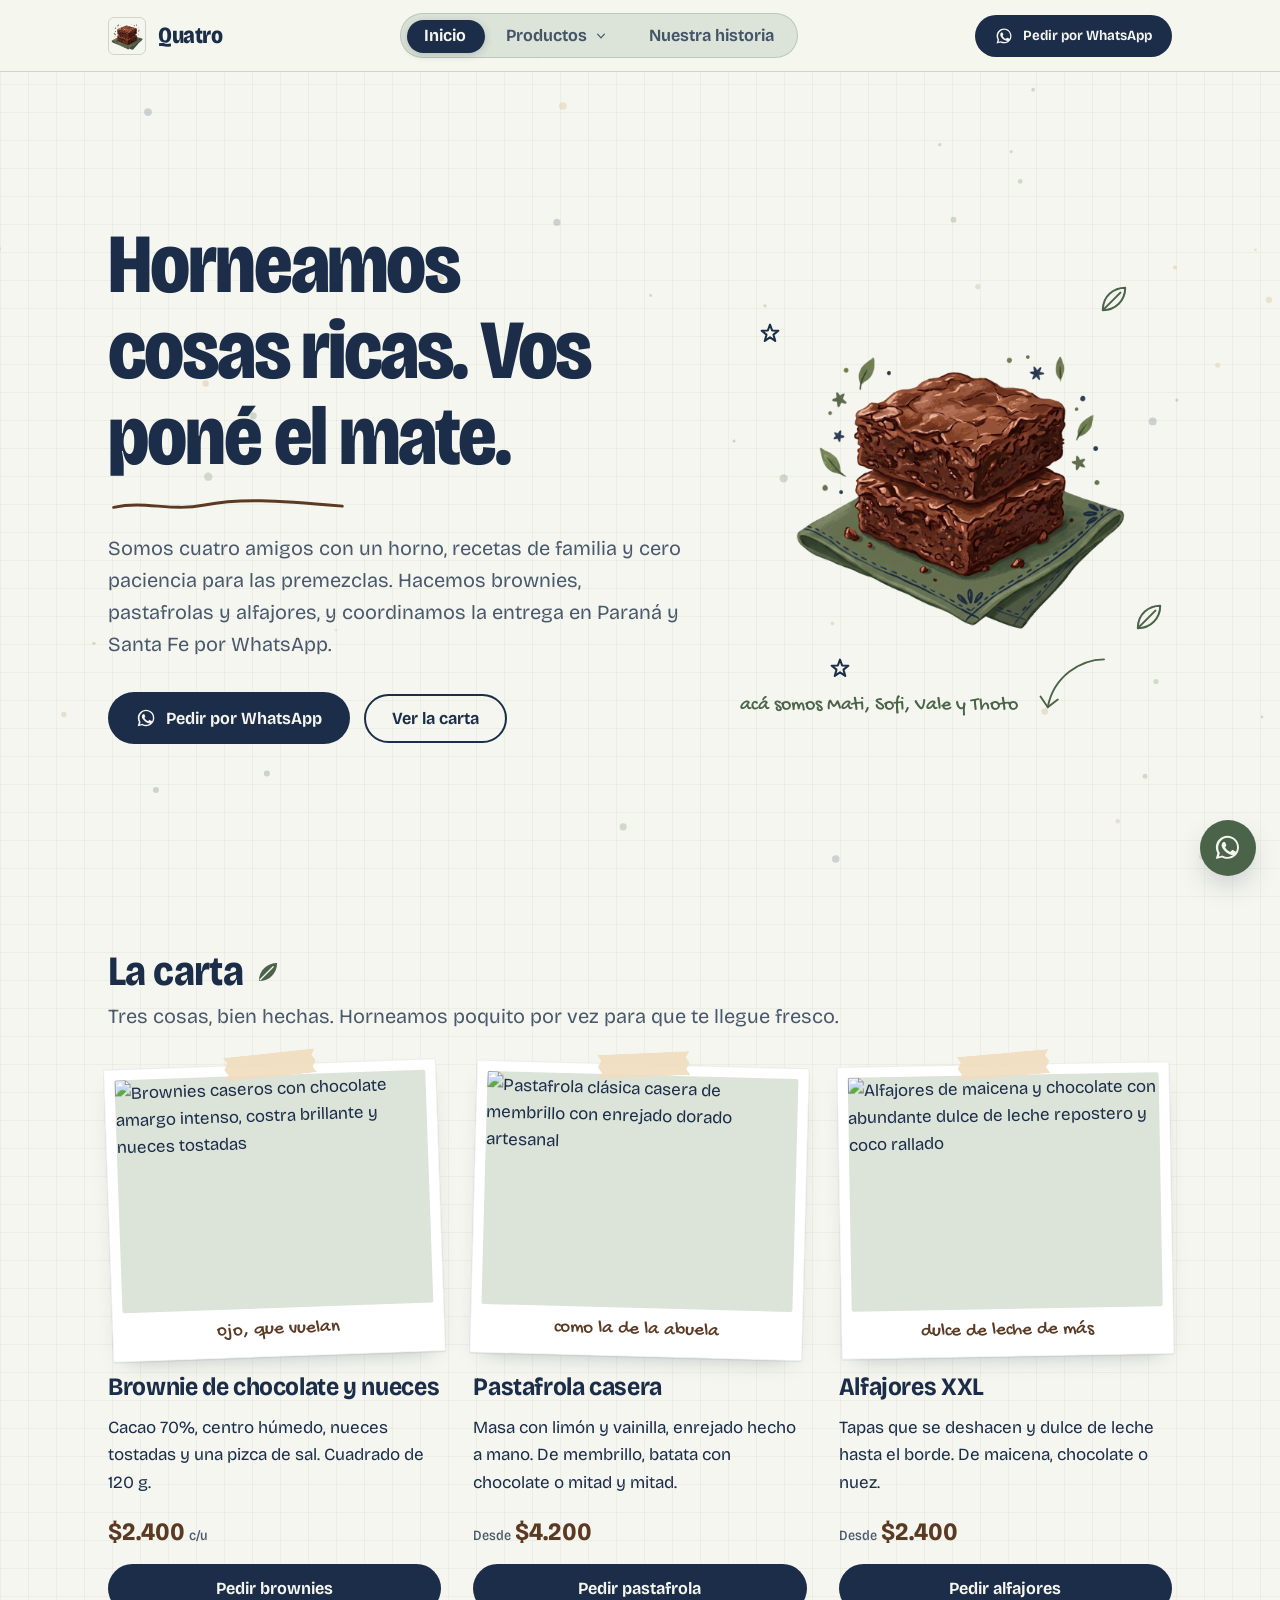
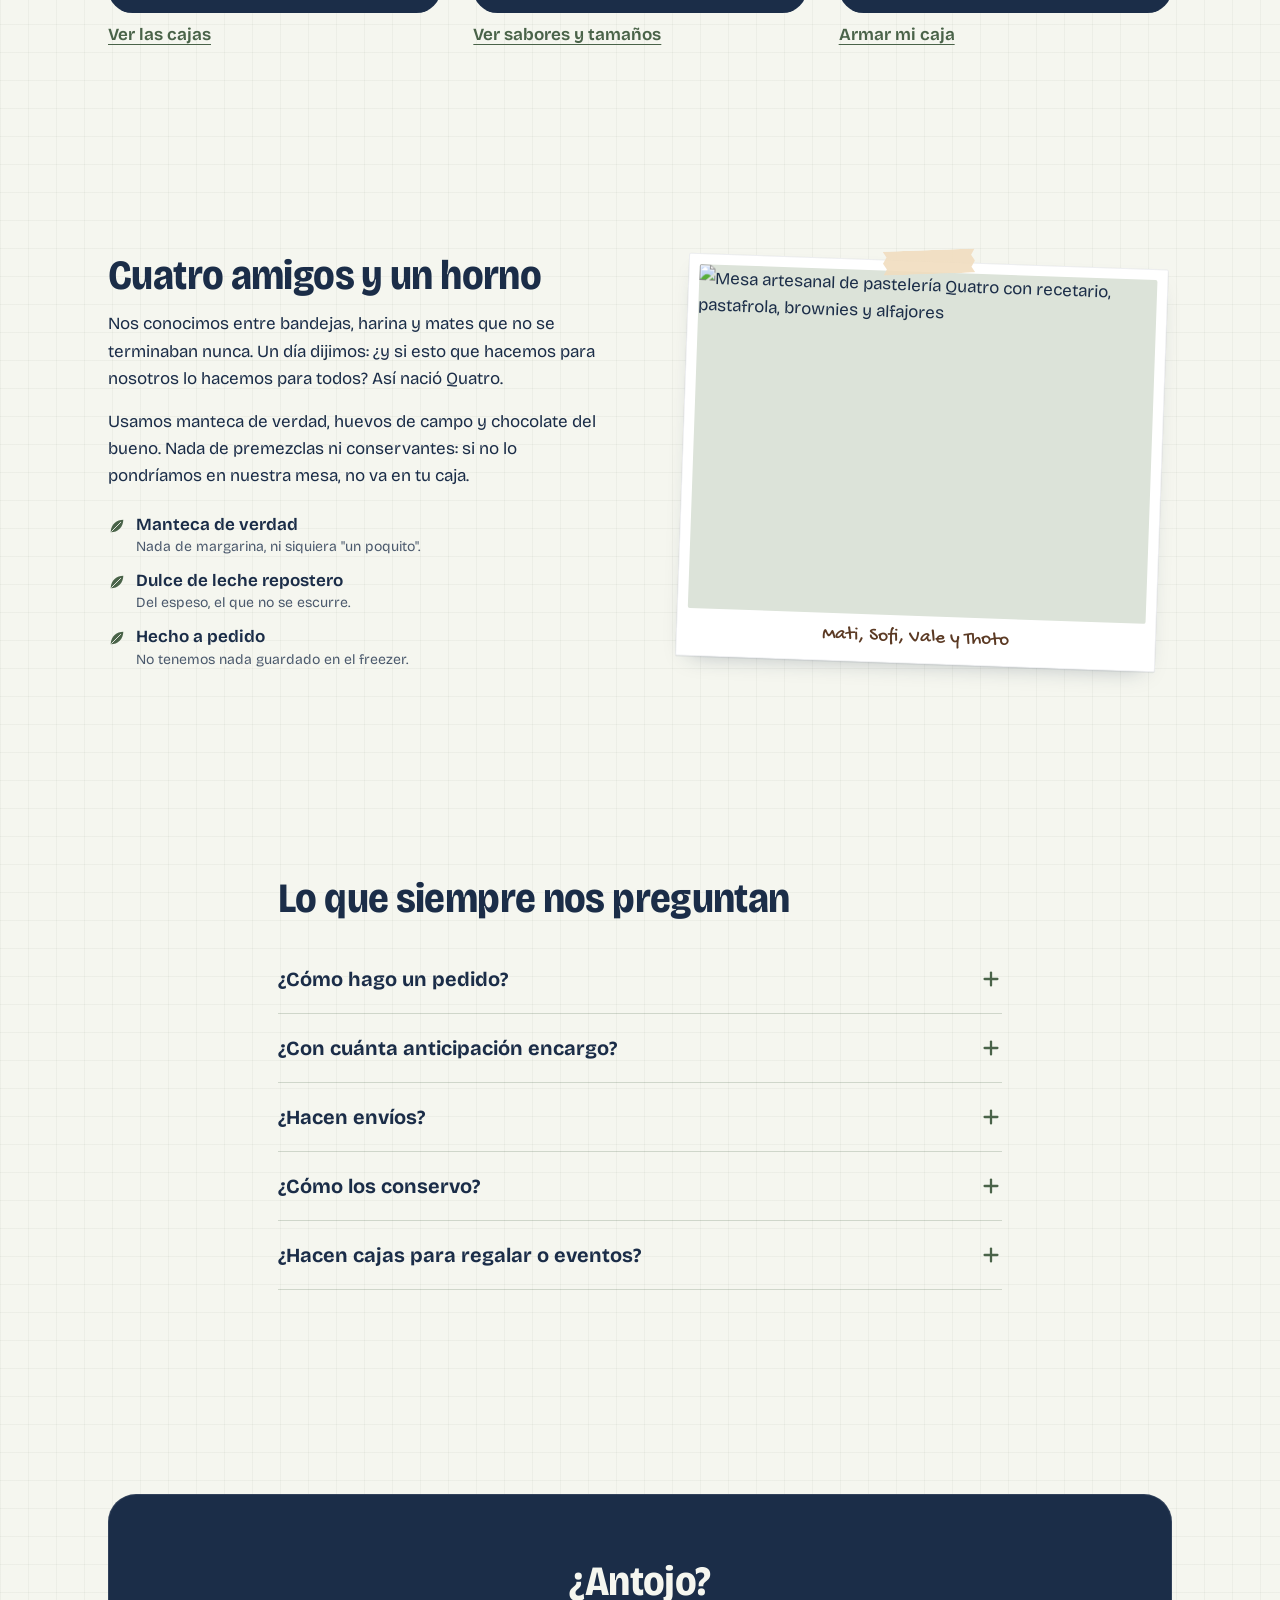
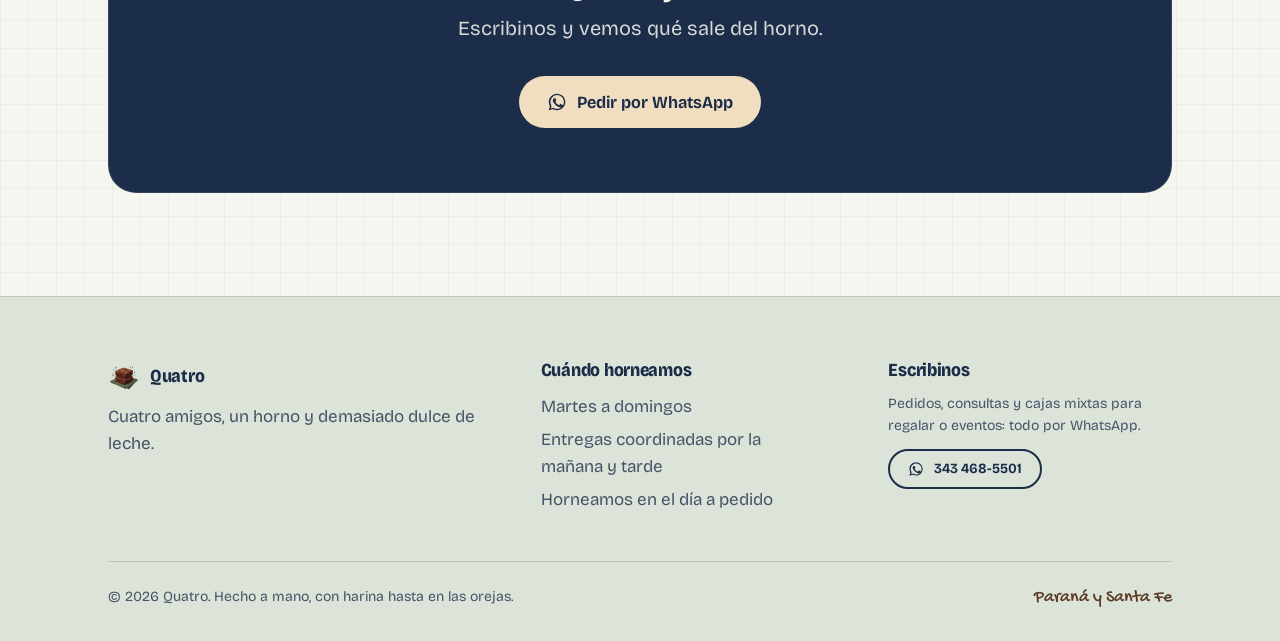
==== index.html @ 342444d4 "Inicializar proyecto Quatro para GitHub Pages" ====
<!DOCTYPE html>
<html lang="es" class="sin-js">
<head>
  <meta charset="utf-8" />
  <meta name="viewport" content="width=device-width, initial-scale=1.0" />
  <title>Quatro, pastelería casera de cuatro amigos</title>
  <meta name="description" content="Brownies, pastafrolas y alfajores caseros hechos por Mati, Sofi, Vale y Thoto. Pedí por WhatsApp." />
  <link rel="icon" type="image/png" href="logo.png" />

  <!-- Tipografías de Google Fonts -->
  <link rel="preconnect" href="https://fonts.googleapis.com" />
  <link href="https://fonts.googleapis.com/css2?family=Bricolage+Grotesque:opsz,wdth,wght@12..96,75..100,200..800&display=swap" rel="stylesheet" />

  <link rel="stylesheet" href="css/quatro.css" />
  <script src="js/lottie.min.js"></script>
  <script src="js/dotlottie-helper.js"></script>
  <script src="js/gatito-data.js"></script>
  <noscript>
    <style>
      .pantalla-carga { display: none !important; }
    </style>
  </noscript>
  <script src="js/quatro.js" defer></script>
</head>
<body data-pagina="inicio">

  <!-- Pantalla de carga con Gatito Lottie -->
  <div id="pantalla-carga" class="pantalla-carga" aria-hidden="true">
    <div id="lottie-cookie" class="pantalla-carga-lottie"></div>
    <span class="pantalla-carga-texto">Horneando cosas ricas...</span>
  </div>
  <script>
    (function () {
      try {
        var cont = document.getElementById('lottie-cookie');
        if (!cont || typeof lottie === 'undefined') return;

        function iniciar(data) {
          if (!data || window.__quatroLoaderAnim) return;
          window.__quatroLoaderAnim = lottie.loadAnimation({
            container: cont,
            renderer: 'svg',
            loop: true,
            autoplay: true,
            animationData: data
          });
          window.__quatroLoaderStart = performance.now();
        }

        var syncData = window.getGatitoAnimationDataSync ? window.getGatitoAnimationDataSync() : (window.QUATRO_LOTTIE_DATA || null);
        if (syncData) {
          iniciar(syncData);
        } else if (window.getGatitoAnimationData) {
          window.getGatitoAnimationData().then(iniciar).catch(function () {
            if (window.QUATRO_LOTTIE_DATA) iniciar(window.QUATRO_LOTTIE_DATA);
          });
        }
      } catch (e) {}
    })();
  </script>

  <!-- Partículas ambientales de fondo -->
  <canvas id="ambient-particles" class="particulas-fondo" aria-hidden="true"></canvas>

  <!-- Enlace accesible de salto -->
  <a class="saltar" href="#contenido">Saltar al contenido</a>

  <!-- Cabecera -->
  <header class="cabecera">
    <div class="contenedor cabecera-inner">
      <!-- Marca -->
      <a class="marca" href="index.html" aria-label="Quatro, inicio">
        <img class="marca-logo" src="logo.png" alt="Logo de Quatro" width="38" height="38" />
        <span class="marca-nombre">Quatro</span>
      </a>

      <!-- Navegación Escritorio con pastilla elástica -->
      <nav class="nav-escritorio" id="navEscritorio" aria-label="Principal">
        <div class="nav-pastilla" id="navPastilla"></div>

        <a class="nav-item activo" href="index.html" data-nav="inicio">Inicio</a>

        <div class="desplegable-contenedor" data-nav="productos" id="desplegableContenedor">
          <button type="button" class="nav-item" id="botonDesplegable" aria-expanded="false" aria-controls="menuProductos">
            <span>Productos</span>
            <svg class="icono-chevron" viewBox="0 0 20 20" fill="currentColor" aria-hidden="true" focusable="false">
              <path fill-rule="evenodd" d="M5.23 7.21a.75.75 0 011.06.02L10 11.168l3.71-3.938a.75.75 0 111.08 1.04l-4.25 4.5a.75.75 0 01-1.08 0l-4.25-4.5a.75.75 0 01.02-1.06z" clip-rule="evenodd" />
            </svg>
          </button>
          <div class="desplegable-menu" id="menuProductos" role="region" aria-label="Submenú de productos">
            <a class="desplegable-enlace" href="brownies.html">
              <svg class="garabato-hoja" viewBox="0 0 40 40" fill="currentColor" aria-hidden="true" focusable="false" style="width: 22px; height: 22px;">
                <path d="M6 34 C 6 16, 20 6, 34 6 C 34 22, 22 34, 6 34 Z"/>
              </svg>
              <div>
                <h4>Brownies</h4>
                <span>Chocolate en serio</span>
              </div>
            </a>
            <a class="desplegable-enlace" href="pastafrolas.html">
              <svg class="garabato-estrella" viewBox="0 0 24 24" fill="currentColor" aria-hidden="true" focusable="false" style="width: 20px; height: 20px;">
                <path d="M12 2 L14.6 9 L22 9.3 L16.2 14 L18.3 21.5 L12 17.2 L5.7 21.5 L7.8 14 L2 9.3 L9.4 9 Z"/>
              </svg>
              <div>
                <h4>Pastafrolas</h4>
                <span>Como las de la abuela</span>
              </div>
            </a>
            <a class="desplegable-enlace" href="alfajores.html">
              <svg class="garabato-hoja" viewBox="0 0 40 40" fill="currentColor" aria-hidden="true" focusable="false" style="width: 22px; height: 22px; color: var(--chocolate);">
                <path d="M6 34 C 6 16, 20 6, 34 6 C 34 22, 22 34, 6 34 Z"/>
              </svg>
              <div>
                <h4>Alfajores</h4>
                <span>Con dulce de leche de más</span>
              </div>
            </a>
          </div>
        </div>

        <a class="nav-item" href="#nuestra-historia" data-nav="historia">Nuestra historia</a>
      </nav>

      <!-- Botón Pedir y Hamburguesa Móvil -->
      <div class="cabecera-acciones">
        <a class="btn btn-primario btn-sm" href="https://wa.me/5493434685501?text=Hola%20Quatro!%20Quiero%20hacer%20un%20pedido." target="_blank" rel="noopener noreferrer">
          <svg viewBox="0 0 24 24" width="18" height="18" fill="currentColor" aria-hidden="true" focusable="false">
            <path d="M12.04 2C6.58 2 2.13 6.45 2.13 11.91C2.13 13.66 2.59 15.36 3.45 16.86L2.05 22L7.3 20.62C8.75 21.41 10.38 21.83 12.04 21.83C17.5 21.83 21.95 17.38 21.95 11.92C21.95 9.27 20.92 6.78 19.05 4.91C17.18 3.03 14.69 2 12.04 2ZM12.05 3.67C14.25 3.67 16.31 4.53 17.87 6.09C19.42 7.65 20.28 9.72 20.28 11.92C20.28 16.46 16.58 20.16 12.04 20.16C10.66 20.16 9.3 19.8 8.1 19.09L7.81 18.92L4.69 19.74L5.52 16.7L5.33 16.39C4.55 15.14 4.14 13.7 4.14 12.22C4.14 7.68 7.84 3.67 12.05 3.67ZM8.84 7.37C8.64 7.37 8.32 7.45 8.05 7.74C7.78 8.04 7.02 8.75 7.02 10.2C7.02 11.65 8.08 13.05 8.23 13.25C8.38 13.45 10.32 16.45 13.29 17.73C14 18.04 14.56 18.23 14.99 18.37C15.71 18.6 16.37 18.57 16.89 18.49C17.47 18.4 18.68 17.75 18.93 17.04C19.18 16.33 19.18 15.72 19.11 15.6C19.04 15.47 18.84 15.4 18.54 15.25C18.24 15.1 16.77 14.37 16.5 14.27C16.23 14.17 16.03 14.12 15.83 14.42C15.63 14.72 15.06 15.4 14.88 15.6C14.71 15.8 14.53 15.82 14.23 15.67C13.93 15.52 12.97 15.21 11.83 14.19C10.94 13.4 10.34 12.42 10.17 12.12C10 11.82 10.15 11.66 10.3 11.51C10.44 11.37 10.61 11.15 10.76 10.97C10.91 10.79 10.96 10.67 11.06 10.47C11.16 10.27 11.11 10.1 11.04 9.95C10.96 9.8 10.39 8.4 10.15 7.82C9.92 7.26 9.68 7.34 9.5 7.33C9.33 7.32 9.13 7.37 8.84 7.37Z"/>
          </svg>
          <span>Pedir por WhatsApp</span>
        </a>

        <button type="button" class="btn-menu-movil" id="botonMenu" aria-label="Abrir menú" aria-expanded="false" aria-controls="menuMovil">
          <svg id="iconoMenu" viewBox="0 0 24 24" width="24" height="24" fill="none" stroke="currentColor" aria-hidden="true" focusable="false">
            <path d="M4 6h16M4 12h16M4 18h16" stroke-width="2.5" stroke-linecap="round"/>
          </svg>
        </button>
      </div>
    </div>

    <!-- Menú Móvil Desplegable -->
    <div class="menu-movil" id="menuMovil" hidden>
      <a class="menu-movil-enlace activo" href="index.html">Inicio</a>
      <div>
        <button type="button" class="menu-movil-enlace" id="botonProductosMovil" aria-expanded="false" aria-controls="menuMovilProductos" style="width: 100%; border: none; background: transparent; cursor: pointer; text-align: left;">
          <span>Productos</span>
          <svg id="chevronMovil" viewBox="0 0 20 20" width="18" height="18" fill="currentColor" aria-hidden="true" focusable="false" style="transition: transform 200ms ease;">
            <path fill-rule="evenodd" d="M5.23 7.21a.75.75 0 011.06.02L10 11.168l3.71-3.938a.75.75 0 111.08 1.04l-4.25 4.5a.75.75 0 01-1.08 0l-4.25-4.5a.75.75 0 01.02-1.06z" clip-rule="evenodd" />
          </svg>
        </button>
        <div class="menu-movil-acordeon" id="menuMovilProductos" hidden>
          <a class="menu-movil-enlace" href="brownies.html">Brownies (Chocolate)</a>
          <a class="menu-movil-enlace" href="pastafrolas.html">Pastafrolas</a>
          <a class="menu-movil-enlace" href="alfajores.html">Alfajores XXL</a>
        </div>
      </div>
      <a class="menu-movil-enlace" href="#nuestra-historia">Nuestra historia</a>
    </div>
  </header>

  <!-- Contenido Principal -->
  <main id="contenido">

    <!-- Sección A: Hero -->
    <section class="seccion seccion-hero" aria-labelledby="titulo-hero">
      <div class="contenedor grilla-hero">
        <div class="hero-texto">
          <h1 id="titulo-hero">Horneamos cosas ricas. Vos poné el mate.</h1>
          <svg class="garabato garabato-subrayado dibujar" viewBox="0 0 200 12" aria-hidden="true" focusable="false" style="--demora: 200ms;">
            <path pathLength="1" d="M2 8 C 30 2, 50 12, 80 6 S 140 2, 198 7"/>
          </svg>

          <p class="seccion-intro">
            Somos cuatro amigos con un horno, recetas de familia y cero paciencia para las premezclas. Hacemos brownies, pastafrolas y alfajores, y coordinamos la entrega en Paraná y Santa Fe por WhatsApp.
          </p>

          <div style="display: flex; flex-wrap: wrap; gap: 14px; align-items: center; margin-top: var(--e5);">
            <a class="btn btn-primario" href="https://wa.me/5493434685501?text=Hola%20Quatro!%20Quiero%20hacer%20un%20pedido." target="_blank" rel="noopener noreferrer">
              <svg viewBox="0 0 24 24" width="20" height="20" fill="currentColor" aria-hidden="true" focusable="false">
                <path d="M12.04 2C6.58 2 2.13 6.45 2.13 11.91C2.13 13.66 2.59 15.36 3.45 16.86L2.05 22L7.3 20.62C8.75 21.41 10.38 21.83 12.04 21.83C17.5 21.83 21.95 17.38 21.95 11.92C21.95 9.27 20.92 6.78 19.05 4.91C17.18 3.03 14.69 2 12.04 2ZM12.05 3.67C14.25 3.67 16.31 4.53 17.87 6.09C19.42 7.65 20.28 9.72 20.28 11.92C20.28 16.46 16.58 20.16 12.04 20.16C10.66 20.16 9.3 19.8 8.1 19.09L7.81 18.92L4.69 19.74L5.52 16.7L5.33 16.39C4.55 15.14 4.14 13.7 4.14 12.22C4.14 7.68 7.84 3.67 12.05 3.67ZM8.84 7.37C8.64 7.37 8.32 7.45 8.05 7.74C7.78 8.04 7.02 8.75 7.02 10.2C7.02 11.65 8.08 13.05 8.23 13.25C8.38 13.45 10.32 16.45 13.29 17.73C14 18.04 14.56 18.23 14.99 18.37C15.71 18.6 16.37 18.57 16.89 18.49C17.47 18.4 18.68 17.75 18.93 17.04C19.18 16.33 19.18 15.72 19.11 15.6C19.04 15.47 18.84 15.4 18.54 15.25C18.24 15.1 16.77 14.37 16.5 14.27C16.23 14.17 16.03 14.12 15.83 14.42C15.63 14.72 15.06 15.4 14.88 15.6C14.71 15.8 14.53 15.82 14.23 15.67C13.93 15.52 12.97 15.21 11.83 14.19C10.94 13.4 10.34 12.42 10.17 12.12C10 11.82 10.15 11.66 10.3 11.51C10.44 11.37 10.61 11.15 10.76 10.97C10.91 10.79 10.96 10.67 11.06 10.47C11.16 10.27 11.11 10.1 11.04 9.95C10.96 9.8 10.39 8.4 10.15 7.82C9.92 7.26 9.68 7.34 9.5 7.33C9.33 7.32 9.13 7.37 8.84 7.37Z"/>
              </svg>
              <span>Pedir por WhatsApp</span>
            </a>
            <a class="btn btn-secundario" href="#carta">Ver la carta</a>
          </div>
        </div>

        <!-- Visual Hero: Logo e ilustración con garabatos brotando -->
        <div class="hero-visual" style="position: relative; display: flex; justify-content: center; align-items: center;">
          <div style="position: relative; max-width: 380px; width: 100%;">
            <img src="logo.png" alt="Ilustración de dos brownies sobre un repasador verde" width="380" height="380" fetchpriority="high" style="width: 100%; height: auto;" />

            <!-- Hojitas y estrellitas decorativas -->
            <svg class="garabato garabato-hoja brotar" viewBox="0 0 40 40" fill="currentColor" aria-hidden="true" focusable="false" style="position: absolute; top: -10px; right: 20px; --demora: 700ms;">
              <path d="M6 34 C 6 16, 20 6, 34 6 C 34 22, 22 34, 6 34 Z"/>
              <path d="M8 32 L 28 12" stroke="var(--papel)" stroke-width="2" stroke-linecap="round"/>
            </svg>
            <svg class="garabato garabato-estrella brotar" viewBox="0 0 24 24" fill="currentColor" aria-hidden="true" focusable="false" style="position: absolute; top: 30px; left: -10px; --demora: 850ms;">
              <path d="M12 2 L14.6 9 L22 9.3 L16.2 14 L18.3 21.5 L12 17.2 L5.7 21.5 L7.8 14 L2 9.3 L9.4 9 Z"/>
            </svg>
            <svg class="garabato garabato-hoja brotar" viewBox="0 0 40 40" fill="currentColor" aria-hidden="true" focusable="false" style="position: absolute; bottom: 40px; right: -15px; transform: rotate(45deg); --demora: 950ms;">
              <path d="M6 34 C 6 16, 20 6, 34 6 C 34 22, 22 34, 6 34 Z"/>
              <path d="M8 32 L 28 12" stroke="var(--papel)" stroke-width="2" stroke-linecap="round"/>
            </svg>
            <svg class="garabato garabato-estrella brotar" viewBox="0 0 24 24" fill="currentColor" aria-hidden="true" focusable="false" style="position: absolute; bottom: -5px; left: 60px; --demora: 1050ms;">
              <path d="M12 2 L14.6 9 L22 9.3 L16.2 14 L18.3 21.5 L12 17.2 L5.7 21.5 L7.8 14 L2 9.3 L9.4 9 Z"/>
            </svg>

            <!-- Flecha y nota manuscrita -->
            <div style="position: absolute; bottom: -45px; left: -30px; display: flex; align-items: flex-end; gap: 8px;">
              <span class="nota-mano brotar" style="--demora: 900ms; font-size: 1.25rem;">acá somos Mati, Sofi, Vale y Thoto</span>
              <svg class="garabato garabato-flecha dibujar" viewBox="0 0 120 80" aria-hidden="true" focusable="false" style="--demora: 450ms; transform: rotate(-10deg);">
                <path pathLength="1" d="M110 10 C 80 5, 40 20, 25 60"/>
                <path pathLength="1" d="M25 60 L 18 44 M25 60 L 40 52"/>
              </svg>
            </div>
          </div>
        </div>
      </div>
    </section>

    <!-- Sección B: La Carta -->
    <section class="seccion" id="carta" aria-labelledby="titulo-carta">
      <div class="contenedor">
        <div style="display: flex; align-items: baseline; gap: 12px; margin-bottom: 6px;">
          <h2 id="titulo-carta" style="margin-bottom: 0;">La carta</h2>
          <svg class="garabato-hoja" viewBox="0 0 40 40" fill="currentColor" aria-hidden="true" focusable="false" style="width: 26px; height: 26px;">
            <path d="M6 34 C 6 16, 20 6, 34 6 C 34 22, 22 34, 6 34 Z"/>
            <path d="M8 32 L 28 12" stroke="var(--papel)" stroke-width="2" stroke-linecap="round"/>
          </svg>
        </div>
        <p class="seccion-intro">Tres cosas, bien hechas. Horneamos poquito por vez para que te llegue fresco.</p>

        <div class="grilla-3" style="margin-top: var(--e6);">

          <!-- Producto 1: Brownie -->
          <article class="carta-item" style="display: flex; flex-direction: column; gap: var(--e4);">
            <figure class="polaroid" style="--giro: -2deg;">
              <img class="polaroid-img" src="https://lh3.googleusercontent.com/aida-public/[base64]" alt="Brownies caseros con chocolate amargo intenso, costra brillante y nueces tostadas" loading="lazy" />
              <figcaption>ojo, que vuelan</figcaption>
            </figure>
            <div>
              <h3>Brownie de chocolate y nueces</h3>
              <p>Cacao 70%, centro húmedo, nueces tostadas y una pizca de sal. Cuadrado de 120 g.</p>
            </div>
            <div style="margin-top: auto; display: flex; flex-direction: column; gap: 12px;">
              <div class="precio">$2.400 <span class="precio-sufijo">c/u</span></div>
              <div style="display: flex; flex-direction: column; gap: 8px;">
                <a class="btn btn-primario" href="https://wa.me/5493434685501?text=Hola%20Quatro!%20Quiero%20pedir%20brownies%20de%20chocolate." target="_blank" rel="noopener noreferrer">Pedir brownies</a>
                <a class="enlace-subrayado" href="brownies.html">Ver las cajas</a>
              </div>
            </div>
          </article>

          <!-- Producto 2: Pastafrola -->
          <article class="carta-item" style="display: flex; flex-direction: column; gap: var(--e4);">
            <figure class="polaroid" style="--giro: 1.5deg;">
              <img class="polaroid-img" src="https://lh3.googleusercontent.com/aida-public/[base64]" alt="Pastafrola clásica casera de membrillo con enrejado dorado artesanal" loading="lazy" />
              <figcaption>como la de la abuela</figcaption>
            </figure>
            <div>
              <h3>Pastafrola casera</h3>
              <p>Masa con limón y vainilla, enrejado hecho a mano. De membrillo, batata con chocolate o mitad y mitad.</p>
            </div>
            <div style="margin-top: auto; display: flex; flex-direction: column; gap: 12px;">
              <div class="precio"><span class="precio-sufijo">Desde</span> $4.200</div>
              <div style="display: flex; flex-direction: column; gap: 8px;">
                <a class="btn btn-primario" href="https://wa.me/5493434685501?text=Hola%20Quatro!%20Quiero%20pedir%20una%20pastafrola." target="_blank" rel="noopener noreferrer">Pedir pastafrola</a>
                <a class="enlace-subrayado" href="pastafrolas.html">Ver sabores y tamaños</a>
              </div>
            </div>
          </article>

          <!-- Producto 3: Alfajores -->
          <article class="carta-item" style="display: flex; flex-direction: column; gap: var(--e4);">
            <figure class="polaroid" style="--giro: -1deg;">
              <img class="polaroid-img" src="https://lh3.googleusercontent.com/aida-public/[base64]" alt="Alfajores de maicena y chocolate con abundante dulce de leche repostero y coco rallado" loading="lazy" />
              <figcaption>dulce de leche de más</figcaption>
            </figure>
            <div>
              <h3>Alfajores XXL</h3>
              <p>Tapas que se deshacen y dulce de leche hasta el borde. De maicena, chocolate o nuez.</p>
            </div>
            <div style="margin-top: auto; display: flex; flex-direction: column; gap: 12px;">
              <div class="precio"><span class="precio-sufijo">Desde</span> $2.400</div>
              <div style="display: flex; flex-direction: column; gap: 8px;">
                <a class="btn btn-primario" href="https://wa.me/5493434685501?text=Hola%20Quatro!%20Quiero%20pedir%20alfajores." target="_blank" rel="noopener noreferrer">Pedir alfajores</a>
                <a class="enlace-subrayado" href="alfajores.html#armador">Armar mi caja</a>
              </div>
            </div>
          </article>

        </div>
      </div>
    </section>

    <!-- Sección C: Nuestra Historia -->
    <section class="seccion" id="nuestra-historia" aria-labelledby="titulo-historia">
      <div class="contenedor grilla-2">
        <div>
          <h2 id="titulo-historia">Cuatro amigos y un horno</h2>
          <p>
            Nos conocimos entre bandejas, harina y mates que no se terminaban nunca. Un día dijimos: ¿y si esto que hacemos para nosotros lo hacemos para todos? Así nació Quatro.
          </p>
          <p>
            Usamos manteca de verdad, huevos de campo y chocolate del bueno. Nada de premezclas ni conservantes: si no lo pondríamos en nuestra mesa, no va en tu caja.
          </p>

          <ul class="lista-hojas" style="margin-top: var(--e5);">
            <li>
              <svg class="lista-hojas-icono" viewBox="0 0 40 40" fill="currentColor" aria-hidden="true" focusable="false">
                <path d="M6 34 C 6 16, 20 6, 34 6 C 34 22, 22 34, 6 34 Z"/>
                <path d="M8 32 L 28 12" stroke="var(--papel)" stroke-width="2" stroke-linecap="round"/>
              </svg>
              <div>
                <strong>Manteca de verdad</strong>
                <span>Nada de margarina, ni siquiera "un poquito".</span>
              </div>
            </li>
            <li>
              <svg class="lista-hojas-icono" viewBox="0 0 40 40" fill="currentColor" aria-hidden="true" focusable="false">
                <path d="M6 34 C 6 16, 20 6, 34 6 C 34 22, 22 34, 6 34 Z"/>
                <path d="M8 32 L 28 12" stroke="var(--papel)" stroke-width="2" stroke-linecap="round"/>
              </svg>
              <div>
                <strong>Dulce de leche repostero</strong>
                <span>Del espeso, el que no se escurre.</span>
              </div>
            </li>
            <li>
              <svg class="lista-hojas-icono" viewBox="0 0 40 40" fill="currentColor" aria-hidden="true" focusable="false">
                <path d="M6 34 C 6 16, 20 6, 34 6 C 34 22, 22 34, 6 34 Z"/>
                <path d="M8 32 L 28 12" stroke="var(--papel)" stroke-width="2" stroke-linecap="round"/>
              </svg>
              <div>
                <strong>Hecho a pedido</strong>
                <span>No tenemos nada guardado en el freezer.</span>
              </div>
            </li>
          </ul>
        </div>

        <div>
          <figure class="polaroid" style="--giro: 2deg; max-width: 480px; margin: 0 auto;">
            <img class="polaroid-img" src="https://lh3.googleusercontent.com/aida-public/[base64]" alt="Mesa artesanal de pastelería Quatro con recetario, pastafrola, brownies y alfajores" loading="lazy" />
            <figcaption>Mati, Sofi, Vale y Thoto</figcaption>
          </figure>
        </div>
      </div>
    </section>

    <!-- Sección D: Preguntas Frecuentes -->
    <section class="seccion" id="preguntas" aria-labelledby="titulo-preguntas">
      <div class="contenedor" style="max-width: 820px;">
        <h2 id="titulo-preguntas">Lo que siempre nos preguntan</h2>

        <div class="preguntas-lista">
          <details>
            <summary>
              <span>¿Cómo hago un pedido?</span>
              <svg class="icono-mas" viewBox="0 0 24 24" fill="none" stroke="currentColor" aria-hidden="true" focusable="false">
                <line x1="12" y1="5" x2="12" y2="19" stroke-linecap="round" />
                <line x1="5" y1="12" x2="19" y2="12" stroke-linecap="round" />
              </svg>
            </summary>
            <div class="preguntas-respuesta">
              Nos escribís por WhatsApp, nos contás qué querés y para cuándo, y coordinamos. Así de simple.
            </div>
          </details>

          <details>
            <summary>
              <span>¿Con cuánta anticipación encargo?</span>
              <svg class="icono-mas" viewBox="0 0 24 24" fill="none" stroke="currentColor" aria-hidden="true" focusable="false">
                <line x1="12" y1="5" x2="12" y2="19" stroke-linecap="round" />
                <line x1="5" y1="12" x2="19" y2="12" stroke-linecap="round" />
              </svg>
            </summary>
            <div class="preguntas-respuesta">
              Lo ideal es pedirlo el día anterior para que lo horneemos fresquito para vos. Si tenés un antojo para hoy, consultanos por WhatsApp: si hay stock disponible de la hornada del día, te lo preparamos encantados.
            </div>
          </details>

          <details>
            <summary>
              <span>¿Hacen envíos?</span>
              <svg class="icono-mas" viewBox="0 0 24 24" fill="none" stroke="currentColor" aria-hidden="true" focusable="false">
                <line x1="12" y1="5" x2="12" y2="19" stroke-linecap="round" />
                <line x1="5" y1="12" x2="19" y2="12" stroke-linecap="round" />
              </svg>
            </summary>
            <div class="preguntas-respuesta">
              Sí, en Paraná y Santa Fe. El costo del envío o el punto de retiro depende de la zona de esas dos ciudades; nos pasás tu dirección por WhatsApp y te decimos exacto.
            </div>
          </details>

          <details>
            <summary>
              <span>¿Cómo los conservo?</span>
              <svg class="icono-mas" viewBox="0 0 24 24" fill="none" stroke="currentColor" aria-hidden="true" focusable="false">
                <line x1="12" y1="5" x2="12" y2="19" stroke-linecap="round" />
                <line x1="5" y1="12" x2="19" y2="12" stroke-linecap="round" />
              </svg>
            </summary>
            <div class="preguntas-respuesta">
              Brownies: a temperatura ambiente en lugar fresco, y si querés el centro bien fundente, 10 segundos de microondas. Pastafrola: hasta 5 días bajo campana o en recipiente cerrado. Alfajores: en lata o caja cerrada, en lugar fresco y seco.
            </div>
          </details>

          <details>
            <summary>
              <span>¿Hacen cajas para regalar o eventos?</span>
              <svg class="icono-mas" viewBox="0 0 24 24" fill="none" stroke="currentColor" aria-hidden="true" focusable="false">
                <line x1="12" y1="5" x2="12" y2="19" stroke-linecap="round" />
                <line x1="5" y1="12" x2="19" y2="12" stroke-linecap="round" />
              </svg>
            </summary>
            <div class="preguntas-respuesta">
              Sí. Armamos cajas mixtas con lo que quieras (brownies, pastafrola y alfajores) y le ponemos moño y dedicatoria escrita a mano si nos avisás. Contanos la ocasión y lo armamos juntos.
            </div>
          </details>
        </div>
      </div>
    </section>

    <!-- Sección E: Banda de Cierre -->
    <div class="contenedor">
      <section class="banda-cierre" aria-labelledby="titulo-cierre">
        <h2 id="titulo-cierre">¿Antojo?</h2>
        <p>Escribinos y vemos qué sale del horno.</p>
        <a class="btn btn-dulce" href="https://wa.me/5493434685501?text=Hola%20Quatro!%20Quiero%20armar%20una%20caja%20mixta." target="_blank" rel="noopener noreferrer">
          <svg viewBox="0 0 24 24" width="20" height="20" fill="currentColor" aria-hidden="true" focusable="false">
            <path d="M12.04 2C6.58 2 2.13 6.45 2.13 11.91C2.13 13.66 2.59 15.36 3.45 16.86L2.05 22L7.3 20.62C8.75 21.41 10.38 21.83 12.04 21.83C17.5 21.83 21.95 17.38 21.95 11.92C21.95 9.27 20.92 6.78 19.05 4.91C17.18 3.03 14.69 2 12.04 2ZM12.05 3.67C14.25 3.67 16.31 4.53 17.87 6.09C19.42 7.65 20.28 9.72 20.28 11.92C20.28 16.46 16.58 20.16 12.04 20.16C10.66 20.16 9.3 19.8 8.1 19.09L7.81 18.92L4.69 19.74L5.52 16.7L5.33 16.39C4.55 15.14 4.14 13.7 4.14 12.22C4.14 7.68 7.84 3.67 12.05 3.67ZM8.84 7.37C8.64 7.37 8.32 7.45 8.05 7.74C7.78 8.04 7.02 8.75 7.02 10.2C7.02 11.65 8.08 13.05 8.23 13.25C8.38 13.45 10.32 16.45 13.29 17.73C14 18.04 14.56 18.23 14.99 18.37C15.71 18.6 16.37 18.57 16.89 18.49C17.47 18.4 18.68 17.75 18.93 17.04C19.18 16.33 19.18 15.72 19.11 15.6C19.04 15.47 18.84 15.4 18.54 15.25C18.24 15.1 16.77 14.37 16.5 14.27C16.23 14.17 16.03 14.12 15.83 14.42C15.63 14.72 15.06 15.4 14.88 15.6C14.71 15.8 14.53 15.82 14.23 15.67C13.93 15.52 12.97 15.21 11.83 14.19C10.94 13.4 10.34 12.42 10.17 12.12C10 11.82 10.15 11.66 10.3 11.51C10.44 11.37 10.61 11.15 10.76 10.97C10.91 10.79 10.96 10.67 11.06 10.47C11.16 10.27 11.11 10.1 11.04 9.95C10.96 9.8 10.39 8.4 10.15 7.82C9.92 7.26 9.68 7.34 9.5 7.33C9.33 7.32 9.13 7.37 8.84 7.37Z"/>
          </svg>
          <span>Pedir por WhatsApp</span>
        </a>
      </section>
    </div>

  </main>

  <!-- Botón Flotante WhatsApp -->
  <aside>
    <a class="btn-flotante-wa" href="https://wa.me/5493434685501?text=Hola%20Quatro!%20Quiero%20hacer%20un%20pedido." target="_blank" rel="noopener noreferrer" aria-label="Pedir por WhatsApp">
      <svg viewBox="0 0 24 24" width="28" height="28" fill="currentColor" aria-hidden="true" focusable="false">
        <path d="M12.04 2C6.58 2 2.13 6.45 2.13 11.91C2.13 13.66 2.59 15.36 3.45 16.86L2.05 22L7.3 20.62C8.75 21.41 10.38 21.83 12.04 21.83C17.5 21.83 21.95 17.38 21.95 11.92C21.95 9.27 20.92 6.78 19.05 4.91C17.18 3.03 14.69 2 12.04 2ZM12.05 3.67C14.25 3.67 16.31 4.53 17.87 6.09C19.42 7.65 20.28 9.72 20.28 11.92C20.28 16.46 16.58 20.16 12.04 20.16C10.66 20.16 9.3 19.8 8.1 19.09L7.81 18.92L4.69 19.74L5.52 16.7L5.33 16.39C4.55 15.14 4.14 13.7 4.14 12.22C4.14 7.68 7.84 3.67 12.05 3.67ZM8.84 7.37C8.64 7.37 8.32 7.45 8.05 7.74C7.78 8.04 7.02 8.75 7.02 10.2C7.02 11.65 8.08 13.05 8.23 13.25C8.38 13.45 10.32 16.45 13.29 17.73C14 18.04 14.56 18.23 14.99 18.37C15.71 18.6 16.37 18.57 16.89 18.49C17.47 18.4 18.68 17.75 18.93 17.04C19.18 16.33 19.18 15.72 19.11 15.6C19.04 15.47 18.84 15.4 18.54 15.25C18.24 15.1 16.77 14.37 16.5 14.27C16.23 14.17 16.03 14.12 15.83 14.42C15.63 14.72 15.06 15.4 14.88 15.6C14.71 15.8 14.53 15.82 14.23 15.67C13.93 15.52 12.97 15.21 11.83 14.19C10.94 13.4 10.34 12.42 10.17 12.12C10 11.82 10.15 11.66 10.3 11.51C10.44 11.37 10.61 11.15 10.76 10.97C10.91 10.79 10.96 10.67 11.06 10.47C11.16 10.27 11.11 10.1 11.04 9.95C10.96 9.8 10.39 8.4 10.15 7.82C9.92 7.26 9.68 7.34 9.5 7.33C9.33 7.32 9.13 7.37 8.84 7.37Z"/>
      </svg>
    </a>
  </aside>

  <!-- Pie de página -->
  <footer class="pie">
    <div class="contenedor">
      <div class="pie-grilla">
        <div class="pie-columna">
          <div style="display: flex; align-items: center; gap: 10px; margin-bottom: 10px;">
            <img src="logo.png" alt="Logo de Quatro" width="32" height="32" style="border-radius: var(--r-chico);" />
            <h2 class="pie-titulo" style="margin: 0;">Quatro</h2>
          </div>
          <p style="font-size: var(--fs-base); color: var(--texto-suave);">
            Cuatro amigos, un horno y demasiado dulce de leche.
          </p>
        </div>

        <div class="pie-columna">
          <h2 class="pie-titulo">Cuándo horneamos</h2>
          <ul class="pie-lista">
            <li>Martes a domingos</li>
            <li>Entregas coordinadas por la mañana y tarde</li>
            <li>Horneamos en el día a pedido</li>
          </ul>
        </div>

        <div class="pie-columna">
          <h2 class="pie-titulo">Escribinos</h2>
          <p style="font-size: var(--fs-chico); color: var(--texto-suave); margin-bottom: 12px;">
            Pedidos, consultas y cajas mixtas para regalar o eventos: todo por WhatsApp.
          </p>
          <a class="btn btn-secundario btn-sm" href="https://wa.me/5493434685501?text=Hola%20Quatro!" target="_blank" rel="noopener noreferrer">
            <svg viewBox="0 0 24 24" width="16" height="16" fill="currentColor" aria-hidden="true" focusable="false">
              <path d="M12.04 2C6.58 2 2.13 6.45 2.13 11.91C2.13 13.66 2.59 15.36 3.45 16.86L2.05 22L7.3 20.62C8.75 21.41 10.38 21.83 12.04 21.83C17.5 21.83 21.95 17.38 21.95 11.92C21.95 9.27 20.92 6.78 19.05 4.91C17.18 3.03 14.69 2 12.04 2ZM12.05 3.67C14.25 3.67 16.31 4.53 17.87 6.09C19.42 7.65 20.28 9.72 20.28 11.92C20.28 16.46 16.58 20.16 12.04 20.16C10.66 20.16 9.3 19.8 8.1 19.09L7.81 18.92L4.69 19.74L5.52 16.7L5.33 16.39C4.55 15.14 4.14 13.7 4.14 12.22C4.14 7.68 7.84 3.67 12.05 3.67ZM8.84 7.37C8.64 7.37 8.32 7.45 8.05 7.74C7.78 8.04 7.02 8.75 7.02 10.2C7.02 11.65 8.08 13.05 8.23 13.25C8.38 13.45 10.32 16.45 13.29 17.73C14 18.04 14.56 18.23 14.99 18.37C15.71 18.6 16.37 18.57 16.89 18.49C17.47 18.4 18.68 17.75 18.93 17.04C19.18 16.33 19.18 15.72 19.11 15.6C19.04 15.47 18.84 15.4 18.54 15.25C18.24 15.1 16.77 14.37 16.5 14.27C16.23 14.17 16.03 14.12 15.83 14.42C15.63 14.72 15.06 15.4 14.88 15.6C14.71 15.8 14.53 15.82 14.23 15.67C13.93 15.52 12.97 15.21 11.83 14.19C10.94 13.4 10.34 12.42 10.17 12.12C10 11.82 10.15 11.66 10.3 11.51C10.44 11.37 10.61 11.15 10.76 10.97C10.91 10.79 10.96 10.67 11.06 10.47C11.16 10.27 11.11 10.1 11.04 9.95C10.96 9.8 10.39 8.4 10.15 7.82C9.92 7.26 9.68 7.34 9.5 7.33C9.33 7.32 9.13 7.37 8.84 7.37Z"/>
            </svg>
            <span>343 468-5501</span>
          </a>
        </div>
      </div>

      <div class="pie-linea-final">
        <span>© 2026 Quatro. Hecho a mano, con harina hasta en las orejas.</span>
        <span class="nota-mano nota-mano--choco nota-mano--recta" style="font-size: 1.15rem;">Paraná y Santa Fe</span>
      </div>
    </div>
  </footer>

</body>
</html>
---- css/quatro.css ----
/* Tipografía de mano Gochi Hand embebida (evita FOUT / parpadeo de fuentes en la pantalla de carga) */
@font-face {
  font-family: 'Gochi Hand';
  font-style: normal;
  font-weight: 400;
  font-display: block;
  src: url('[data-uri]') format('woff2');
  unicode-range: U+0000-00FF, U+0131, U+0152-0153, U+02BB-02BC, U+02C6, U+02DA, U+02DC, U+0304, U+0308, U+0329, U+2000-206F, U+20AC, U+2122, U+2191, U+2193, U+2212, U+2215, U+FEFF, U+FFFD;
}

/* ==========================================================================
   Quatro • Pastelería Artesanal
   Hoja de estilos principal: El cuaderno de cocina de cuatro amigos
   ========================================================================== */

:root {
  /* Paleta base (naturaleza & pastelería) */
  --navy: #1B2D48;          /* azul noche: textos, botón principal */
  --navy-hondo: #041832;    /* hover botones navy */
  --verde: #4A6349;         /* verde hoja: garabatos, notas, secundario */
  --brote: #DCE3D9;         /* verde muy suave: fondos, bordes */
  --chocolate: #5B3A24;     /* marrón chocolate: precios, subrayados, tachados */
  --dulce: #F1DDBF;         /* dulce de leche: notitas, cinta, fondos cálidos */
  --papel: #F5F6EF;         /* fondo general: papel reciclado verdoso */

  /* Derivados */
  --blanco: #FFFFFF;        /* polaroids, tarjetas limpias */
  --texto: var(--navy);
  --texto-suave: rgba(27, 45, 72, 0.78);
  --linea: rgba(74, 99, 73, 0.22);
  --cuadricula: rgba(74, 99, 73, 0.05);

  /* Escala tipográfica */
  --fs-chico: 0.875rem;     /* 14px */
  --fs-base: 1.0625rem;     /* 17px */
  --fs-medio: 1.25rem;      /* 20px */
  --fs-grande: 1.5625rem;   /* 25px */
  --fs-xl: clamp(1.9rem, 2.4vw + 1rem, 2.6rem);
  --fs-hero: clamp(2.75rem, 6vw + 1rem, 5.25rem);
  --fs-mano: 1.375rem;

  /* Espaciado & Contenedor */
  --contenedor: 1160px;
  --margen: clamp(20px, 5vw, 48px);
  --seccion: clamp(56px, 8vw, 108px);
  --e1: 4px;
  --e2: 8px;
  --e3: 12px;
  --e4: 16px;
  --e5: 24px;
  --e6: 32px;
  --e7: 48px;
  --e8: 64px;

  /* Radios */
  --r-chico: 6px;
  --r-medio: 14px;
  --r-grande: 28px;
  --r-pildora: 999px;

  /* Sombras */
  --sombra-papel: 0 1px 0 rgba(27,45,72,.06), 0 10px 24px -14px rgba(27,45,72,.35);
  --sombra-flotante: 0 12px 32px -12px rgba(27,45,72,.45);
}

/* --------------------------------------------------------------------------
   Reset & Base
   -------------------------------------------------------------------------- */
*, *::before, *::after {
  box-sizing: border-box;
}

html {
  scroll-behavior: smooth;
  -webkit-text-size-adjust: 100%;
}

@media (prefers-reduced-motion: reduce) {
  html {
    scroll-behavior: auto;
  }
}

body {
  margin: 0;
  padding: 0;
  background-color: var(--papel);
  background-image:
    linear-gradient(var(--cuadricula) 1px, transparent 1px),
    linear-gradient(90deg, var(--cuadricula) 1px, transparent 1px);
  background-size: 28px 28px;
  color: var(--texto);
  font-family: 'Bricolage Grotesque', system-ui, -apple-system, sans-serif;
  font-size: var(--fs-base);
  line-height: 1.6;
  text-rendering: optimizeLegibility;
  -webkit-font-smoothing: antialiased;
}

img, svg {
  display: block;
  max-width: 100%;
}

a {
  color: inherit;
  text-decoration: none;
}

p {
  margin: 0 0 1rem;
  max-width: 62ch;
}

p:last-child {
  margin-bottom: 0;
}

h1, h2, h3, h4 {
  margin: 0 0 0.8rem;
  color: var(--navy);
  font-weight: 750;
  letter-spacing: -0.015em;
  text-wrap: balance;
}

h1 {
  font-size: var(--fs-hero);
  font-weight: 800;
  font-variation-settings: "wdth" 85;
  line-height: 1.02;
  letter-spacing: -0.025em;
}

h2 {
  font-size: var(--fs-xl);
  font-weight: 750;
  font-variation-settings: "wdth" 88;
  line-height: 1.08;
}

h3 {
  font-size: var(--fs-grande);
  font-weight: 700;
  font-variation-settings: "wdth" 92;
  line-height: 1.15;
}

/* Enlace accesible para saltar directo al contenido */
.saltar {
  position: absolute;
  top: -100px;
  left: 20px;
  background: var(--navy);
  color: var(--papel);
  padding: 12px 20px;
  border-radius: var(--r-chico);
  z-index: 1000;
  font-weight: 700;
  transition: top 150ms ease;
}

.saltar:focus {
  top: 16px;
  outline: 3px solid var(--verde);
  outline-offset: 3px;
}

/* --------------------------------------------------------------------------
   Layout & Contenedores
   -------------------------------------------------------------------------- */
.contenedor {
  width: 100%;
  max-width: var(--contenedor);
  margin-left: auto;
  margin-right: auto;
  padding-left: var(--margen);
  padding-right: var(--margen);
}

.seccion {
  padding-top: var(--seccion);
  padding-bottom: var(--seccion);
  position: relative;
}

.seccion-intro {
  font-size: var(--fs-medio);
  color: var(--texto-suave);
  margin-bottom: var(--e6);
  max-width: 58ch;
}

/* Grillas generales */
.grilla-hero {
  display: grid;
  grid-template-columns: 1fr;
  gap: var(--e6);
  align-items: center;
  padding-top: var(--e5);
}

@media (min-width: 960px) {
  .grilla-hero {
    grid-template-columns: 1.15fr 0.85fr;
    gap: var(--e8);
    padding-top: var(--e7);
  }
}

.grilla-3 {
  display: grid;
  grid-template-columns: 1fr;
  gap: var(--e6);
}

@media (min-width: 640px) {
  .grilla-3 {
    grid-template-columns: repeat(2, 1fr);
  }
}

@media (min-width: 960px) {
  .grilla-3 {
    grid-template-columns: repeat(3, 1fr);
  }
}

.grilla-2 {
  display: grid;
  grid-template-columns: 1fr;
  gap: var(--e6);
  align-items: center;
}

@media (min-width: 960px) {
  .grilla-2 {
    grid-template-columns: 1fr 1fr;
    gap: var(--e8);
  }
}

/* --------------------------------------------------------------------------
   Cabecera & Navegación
   -------------------------------------------------------------------------- */
.cabecera {
  position: sticky;
  top: 0;
  height: 72px;
  background-color: rgba(245, 246, 239, 0.94);
  -webkit-backdrop-filter: blur(10px);
  backdrop-filter: blur(10px);
  border-bottom: 1px solid var(--linea);
  z-index: 50;
  display: flex;
  align-items: center;
}

.cabecera-inner {
  display: flex;
  align-items: center;
  justify-content: space-between;
  gap: var(--e4);
  width: 100%;
}

.marca {
  display: flex;
  align-items: center;
  gap: 12px;
  text-decoration: none;
}

.marca-logo {
  width: 38px;
  height: 38px;
  border-radius: var(--r-chico);
  object-fit: cover;
  border: 1px solid var(--linea);
}

.marca-nombre {
  font-size: 1.45rem;
  font-weight: 800;
  font-variation-settings: "wdth" 85;
  color: var(--navy);
  letter-spacing: -0.02em;
  margin: 0;
}

/* Nav Escritorio con pastilla */
.nav-escritorio {
  display: none;
  position: relative;
  background: var(--brote);
  padding: 5px;
  border-radius: var(--r-pildora);
  border: 1px solid var(--linea);
}

@media (min-width: 960px) {
  .nav-escritorio {
    display: flex;
    align-items: center;
    gap: 4px;
  }
}

.nav-pastilla {
  position: absolute;
  background-color: var(--navy);
  border-radius: var(--r-pildora);
  pointer-events: none;
  z-index: 1;
  opacity: 0;
  box-shadow: 0 2px 8px rgba(27, 45, 72, 0.2);
  transition:
    left 280ms cubic-bezier(0.25, 1, 0.5, 1),
    top 280ms cubic-bezier(0.25, 1, 0.5, 1),
    width 280ms cubic-bezier(0.25, 1, 0.5, 1),
    height 280ms cubic-bezier(0.25, 1, 0.5, 1),
    opacity 180ms ease;
}

.nav-item {
  position: relative;
  z-index: 2;
  padding: 8px 18px;
  border-radius: var(--r-pildora);
  color: var(--texto-suave);
  font-weight: 650;
  font-size: var(--fs-base);
  font-variation-settings: "wdth" 95;
  transition: color 180ms ease;
  background: transparent;
  border: none;
  cursor: pointer;
  display: inline-flex;
  align-items: center;
  gap: 6px;
  font-family: inherit;
  line-height: 1;
}

.nav-item:hover,
.nav-item.activo,
.nav-item[aria-expanded="true"] {
  color: var(--papel);
}

.nav-item:focus-visible {
  outline: 3px solid var(--verde);
  outline-offset: 2px;
}

/* Desplegable Productos Escritorio */
.desplegable-contenedor {
  position: relative;
}


.desplegable-menu {
  display: none;
  position: absolute;
  top: calc(100% + 8px);
  left: 0;
  min-width: 260px;
  background: var(--papel);
  border: 1px solid var(--linea);
  border-radius: var(--r-medio);
  box-shadow: var(--sombra-flotante);
  padding: 8px;
  flex-direction: column;
  gap: 4px;
  z-index: 60;
}

/* Puente invisible para mantener el hover continuo al bajar el cursor */
.desplegable-menu::before {
  content: '';
  position: absolute;
  top: -16px;
  left: 0;
  width: 100%;
  height: 16px;
  background: transparent;
}

.desplegable-contenedor:hover .desplegable-menu,
.desplegable-contenedor:focus-within .desplegable-menu,
.desplegable-menu.abierto {
  display: flex;
}

.desplegable-enlace {
  display: flex;
  align-items: center;
  gap: 12px;
  padding: 10px 14px;
  border-radius: var(--r-chico);
  color: var(--navy);
  text-decoration: none;
  transition: background-color 150ms ease;
}

.desplegable-enlace:hover,
.desplegable-enlace:focus-visible {
  background-color: var(--brote);
}

.desplegable-enlace h4 {
  margin: 0;
  font-size: 1rem;
  font-weight: 700;
  line-height: 1.2;
}

.desplegable-enlace span {
  font-size: var(--fs-chico);
  color: var(--texto-suave);
  display: block;
}

/* Chevron animado */
.icono-chevron {
  width: 16px;
  height: 16px;
  transition: transform 200ms ease;
}

.desplegable-contenedor:hover .icono-chevron,
.desplegable-contenedor[aria-expanded="true"] .icono-chevron {
  transform: rotate(180deg);
}

/* Acciones cabecera */
.cabecera-acciones {
  display: flex;
  align-items: center;
  gap: 12px;
}

.btn-menu-movil {
  display: flex;
  align-items: center;
  justify-content: center;
  width: 44px;
  height: 44px;
  border-radius: var(--r-pildora);
  background: var(--brote);
  border: 1px solid var(--linea);
  color: var(--navy);
  cursor: pointer;
  padding: 0;
}

.btn-menu-movil:focus-visible {
  outline: 3px solid var(--verde);
  outline-offset: 2px;
}

@media (min-width: 960px) {
  .btn-menu-movil {
    display: none;
  }
}

/* Menú móvil desplegable */
.menu-movil {
  position: absolute;
  top: 72px;
  left: 0;
  width: 100%;
  background: var(--papel);
  border-bottom: 2px solid var(--linea);
  padding: var(--e5) var(--margen);
  box-shadow: var(--sombra-flotante);
  display: flex;
  flex-direction: column;
  gap: var(--e3);
  z-index: 49;
}

.menu-movil[hidden] {
  display: none;
}

.menu-movil-enlace {
  padding: 12px 18px;
  border-radius: var(--r-medio);
  font-weight: 650;
  font-size: var(--fs-medio);
  color: var(--navy);
  display: flex;
  align-items: center;
  justify-content: space-between;
}

.menu-movil-enlace.activo {
  background: var(--navy);
  color: var(--papel);
}

.menu-movil-acordeon {
  display: flex;
  flex-direction: column;
  padding-left: var(--e5);
  margin-top: 4px;
  gap: 6px;
  border-left: 2px dashed var(--brote);
  margin-left: var(--e4);
}

.menu-movil-acordeon[hidden] {
  display: none;
}

/* --------------------------------------------------------------------------
   Botones & Elementos interactivos
   -------------------------------------------------------------------------- */
.btn {
  display: inline-flex;
  align-items: center;
  justify-content: center;
  gap: 10px;
  padding: 14px 26px;
  min-height: 48px;
  border-radius: var(--r-pildora);
  font-family: inherit;
  font-size: var(--fs-base);
  font-weight: 650;
  font-variation-settings: "wdth" 95;
  text-decoration: none;
  cursor: pointer;
  border: 2px solid transparent;
  line-height: 1;
  transition:
    background-color 150ms ease,
    color 150ms ease,
    border-color 150ms ease,
    transform 150ms ease;
  white-space: nowrap;
}

.btn:active {
  transform: translateY(1px);
}

.btn:focus-visible {
  outline: 3px solid var(--verde);
  outline-offset: 3px;
}

.btn-primario {
  background-color: var(--navy);
  color: var(--papel);
}

.btn-primario:hover {
  background-color: var(--navy-hondo);
}

.btn-secundario {
  background-color: transparent;
  border-color: var(--navy);
  color: var(--navy);
}

.btn-secundario:hover {
  background-color: var(--brote);
}

.btn-dulce {
  background-color: var(--dulce);
  color: var(--navy);
}

.btn-dulce:hover {
  background-color: #E8CFA8;
}

.btn-dulce:focus-visible {
  outline: 3px solid var(--dulce);
  outline-offset: 3px;
}

.btn-sm {
  padding: 10px 18px;
  min-height: 40px;
  font-size: var(--fs-chico);
}

.enlace-subrayado {
  color: var(--verde);
  font-weight: 650;
  text-decoration: underline;
  text-underline-offset: 4px;
  display: inline-flex;
  align-items: center;
  gap: 4px;
}

.enlace-subrayado:hover {
  color: var(--navy);
}

/* Botón flotante WhatsApp */
.btn-flotante-wa {
  position: fixed;
  bottom: 24px;
  right: 24px;
  width: 56px;
  height: 56px;
  border-radius: 50%;
  background: var(--verde);
  color: var(--papel);
  display: flex;
  align-items: center;
  justify-content: center;
  box-shadow: var(--sombra-flotante);
  z-index: 40;
  transition:
    transform 180ms ease,
    background-color 180ms ease,
    opacity 200ms ease,
    visibility 200ms ease;
  border: none;
  padding: 0;
  margin: 0;
  line-height: 0;
}

.btn-flotante-wa svg {
  display: block;
  flex-shrink: 0;
  /* Centrado óptico exacto del cuerpo de la burbuja */
  transform: translate(-0.6px, -0.6px);
}

.btn-flotante-wa:hover {
  background: var(--navy);
  transform: scale(1.06);
}

.btn-flotante-wa:focus-visible {
  outline: 3px solid var(--verde);
  outline-offset: 3px;
}

.btn-flotante-wa.oculto {
  opacity: 0;
  visibility: hidden;
  pointer-events: none;
  transform: scale(0.8);
}

.btn svg {
  display: inline-block;
  vertical-align: middle;
  flex-shrink: 0;
}

/* --------------------------------------------------------------------------
   Pantalla de Carga (Cookie Lottie) & Partículas Ambientales
   -------------------------------------------------------------------------- */
.pantalla-carga {
  position: fixed;
  inset: 0;
  width: 100vw;
  height: 100vh;
  background-color: var(--papel);
  display: flex;
  flex-direction: column;
  align-items: center;
  justify-content: center;
  z-index: 9999;
  transition: opacity 320ms cubic-bezier(0.25, 1, 0.5, 1), visibility 320ms ease;
  opacity: 1;
  visibility: visible;
  pointer-events: auto;
}

.pantalla-carga.oculta {
  opacity: 0;
  visibility: hidden;
  pointer-events: none;
}

.pantalla-carga-lottie {
  width: 170px;
  height: 170px;
  max-width: 80vw;
  max-height: 80vw;
}

.pantalla-carga-texto {
  font-family: 'Gochi Hand', cursive;
  font-size: 1.45rem;
  color: var(--chocolate);
  margin-top: 10px;
  letter-spacing: 0.02em;
}

.particulas-fondo {
  position: fixed;
  inset: 0;
  width: 100vw;
  height: 100vh;
  pointer-events: none;
  z-index: 0;
  background: transparent;
}

/* --------------------------------------------------------------------------
   Componentes del Cuaderno: Notas, Polaroids, Etiquetas, Precios
   -------------------------------------------------------------------------- */
.nota-mano {
  font-family: 'Gochi Hand', cursive;
  font-size: var(--fs-mano);
  color: var(--verde);
  display: inline-block;
  transform: rotate(-3deg);
  line-height: 1.2;
}

.nota-mano--choco {
  color: var(--chocolate);
}

.nota-mano--recta {
  transform: rotate(0deg);
}

.nota-mano--pos {
  transform: rotate(2.5deg);
}

/* Polaroid fotográfica con cinta adhesiva */
.polaroid {
  background: var(--blanco);
  padding: 10px 10px 14px;
  border-radius: 2px;
  box-shadow: var(--sombra-papel);
  transform: rotate(var(--giro, -1.5deg));
  position: relative;
  margin: 0;
  border: 1px solid rgba(27, 45, 72, 0.08);
}

.polaroid::before {
  content: '';
  position: absolute;
  top: -12px;
  left: 50%;
  width: 92px;
  height: 24px;
  background: rgba(241, 221, 191, 0.9);
  transform: translateX(-50%) rotate(-4deg);
  z-index: 3;
  /* Bordes dentados / corte de cinta en los extremos */
  clip-path: polygon(
    0 0, 100% 0,
    96% 25%, 100% 50%, 96% 75%, 100% 100%,
    0 100%,
    4% 75%, 0 50%, 4% 25%
  );
}

.polaroid-sin-cinta::before {
  display: none;
}

.polaroid-img {
  width: 100%;
  aspect-ratio: 4 / 3;
  object-fit: cover;
  display: block;
  border-radius: 2px;
  background-color: var(--brote);
}

.polaroid figcaption {
  font-family: 'Gochi Hand', cursive;
  color: var(--chocolate);
  font-size: 1.2rem;
  text-align: center;
  margin-top: 10px;
  line-height: 1.2;
}

/* Etiquetas & Precios */
.etiqueta {
  display: inline-block;
  background-color: var(--dulce);
  color: var(--chocolate);
  padding: 4px 10px;
  border-radius: var(--r-chico);
  font-size: var(--fs-chico);
  font-weight: 650;
  line-height: 1.2;
}

.precio {
  font-size: var(--fs-grande);
  font-weight: 750;
  font-variation-settings: "wdth" 90;
  color: var(--chocolate);
  display: inline-flex;
  align-items: baseline;
  gap: 4px;
}

.precio-sufijo {
  font-size: var(--fs-chico);
  font-weight: 500;
  color: var(--texto-suave);
}

/* Lista con viñeta de hojita */
.lista-hojas {
  list-style: none;
  padding: 0;
  margin: 0;
  display: flex;
  flex-direction: column;
  gap: 12px;
}

.lista-hojas li {
  display: flex;
  align-items: flex-start;
  gap: 10px;
  font-size: var(--fs-base);
}

.lista-hojas-icono {
  width: 18px;
  height: 18px;
  color: var(--verde);
  flex-shrink: 0;
  margin-top: 3px;
}

.lista-hojas strong {
  display: block;
  font-weight: 650;
  color: var(--navy);
  line-height: 1.3;
}

.lista-hojas span {
  display: block;
  color: var(--texto-suave);
  font-size: var(--fs-chico);
}

/* --------------------------------------------------------------------------
   Garabatos (SVG) & Animación de Trazo
   -------------------------------------------------------------------------- */
.garabato {
  display: inline-block;
  pointer-events: none;
}

.garabato path {
  fill: none;
  stroke: currentColor;
  stroke-width: 2.5;
  stroke-linecap: round;
  stroke-linejoin: round;
}

.garabato-subrayado {
  width: 100%;
  max-width: 240px;
  height: 14px;
  color: var(--chocolate);
  margin-top: 6px;
  margin-bottom: var(--e3);
}

.garabato-flecha {
  width: 90px;
  height: 60px;
  color: var(--verde);
}

.garabato-circulo {
  position: absolute;
  top: -12px;
  left: -14px;
  width: calc(100% + 28px);
  height: calc(100% + 24px);
  color: var(--chocolate);
  z-index: 1;
}

.garabato-tachado {
  position: absolute;
  left: 0;
  top: 50%;
  width: 100%;
  height: 18px;
  color: var(--chocolate);
  transform: translateY(-50%);
  pointer-events: none;
}

.garabato-hoja {
  width: 32px;
  height: 32px;
  color: var(--verde);
}

.garabato-estrella {
  width: 20px;
  height: 20px;
  color: var(--navy);
}

/* Sistema de animación del hero */
.dibujar path {
  stroke-dasharray: 1;
  stroke-dashoffset: 1;
}

.cargado .dibujar path {
  animation: anim-trazo 900ms cubic-bezier(0.65, 0, 0.35, 1) forwards;
  animation-delay: var(--demora, 200ms);
}

@keyframes anim-trazo {
  to {
    stroke-dashoffset: 0;
  }
}

.brotar {
  opacity: 0;
  transform: scale(0.6);
  transition: none;
}

.cargado .brotar {
  animation: anim-brotar 500ms cubic-bezier(0.34, 1.56, 0.64, 1) forwards;
  animation-delay: var(--demora, 600ms);
}

@keyframes anim-brotar {
  to {
    opacity: 1;
    transform: scale(1);
  }
}

@media (prefers-reduced-motion: reduce) {
  .dibujar path {
    stroke-dashoffset: 0 !important;
    animation: none !important;
  }
  .brotar {
    opacity: 1 !important;
    transform: scale(1) !important;
    animation: none !important;
  }
}

.sin-js .dibujar path {
  stroke-dashoffset: 0;
}

.sin-js .brotar {
  opacity: 1;
  transform: scale(1);
}

/* --------------------------------------------------------------------------
   Banda de Cierre (CTA final nocturno)
   -------------------------------------------------------------------------- */
.banda-cierre {
  background-color: var(--navy);
  color: var(--papel);
  border-radius: var(--r-grande);
  padding: var(--e8) var(--e5);
  text-align: center;
  position: relative;
  overflow: hidden;
  margin-top: var(--seccion);
  margin-bottom: var(--seccion);
  border: 1px solid rgba(255, 255, 255, 0.1);
}

.banda-cierre h2 {
  color: var(--papel);
  font-size: var(--fs-xl);
  margin-bottom: var(--e2);
}

.banda-cierre p {
  color: rgba(245, 246, 239, 0.85);
  font-size: var(--fs-medio);
  margin-left: auto;
  margin-right: auto;
  margin-bottom: var(--e6);
}

/* --------------------------------------------------------------------------
   Preguntas Frecuentes (Acordeón limpio)
   -------------------------------------------------------------------------- */
.preguntas-lista {
  display: flex;
  flex-direction: column;
  margin-top: var(--e5);
}

.preguntas-lista details {
  border-bottom: 1px solid var(--linea);
  padding: 18px 0;
}

.preguntas-lista summary {
  font-size: var(--fs-medio);
  font-weight: 700;
  color: var(--navy);
  cursor: pointer;
  list-style: none;
  display: flex;
  align-items: center;
  justify-content: space-between;
  gap: 16px;
  user-select: none;
}

.preguntas-lista summary::-webkit-details-marker {
  display: none;
}

.preguntas-lista summary:focus-visible {
  outline: 3px solid var(--verde);
  outline-offset: 4px;
}

.icono-mas {
  width: 22px;
  height: 22px;
  stroke-width: 2.5;
  color: var(--verde);
  transition: transform 180ms ease;
  flex-shrink: 0;
}

details[open] .icono-mas {
  transform: rotate(45deg);
  color: var(--chocolate);
}

.preguntas-respuesta {
  padding-top: 14px;
  color: var(--texto-suave);
  font-size: var(--fs-base);
  line-height: 1.6;
  max-width: 62ch;
}

/* --------------------------------------------------------------------------
   Secciones Específicas: Brownies, Pastafrolas, Alfajores
   -------------------------------------------------------------------------- */
/* Brownies: Cajas */
.tarjeta-caja {
  background: var(--papel);
  border: 1px solid var(--linea);
  border-radius: var(--r-medio);
  padding: var(--e5);
  display: flex;
  flex-direction: column;
  justify-content: space-between;
  gap: var(--e4);
  position: relative;
}

.tarjeta-caja--destacada {
  background: var(--dulce);
  border-color: transparent;
  box-shadow: var(--sombra-papel);
}

@media (min-width: 960px) {
  .tarjeta-caja--destacada {
    transform: translateY(-12px);
  }
}

.tarjeta-caja-img {
  width: 100%;
  aspect-ratio: 4 / 3;
  object-fit: cover;
  border-radius: var(--r-medio);
  margin-bottom: var(--e3);
  background-color: var(--brote);
}

/* Pastafrolas: Selector de Tamaño */
.selector-grupo {
  display: inline-flex;
  background: var(--brote);
  padding: 5px;
  border-radius: var(--r-pildora);
  border: 1px solid var(--linea);
  gap: 4px;
  margin-bottom: var(--e5);
}

.selector-btn {
  padding: 8px 20px;
  border-radius: var(--r-pildora);
  background: transparent;
  border: none;
  color: var(--texto-suave);
  font-weight: 650;
  font-family: inherit;
  font-size: var(--fs-base);
  cursor: pointer;
  transition: background-color 150ms ease, color 150ms ease;
}

.selector-btn.activo {
  background: var(--verde);
  color: var(--papel);
  box-shadow: 0 2px 6px rgba(74, 99, 73, 0.25);
}

.selector-btn:focus-visible {
  outline: 3px solid var(--verde);
  outline-offset: 2px;
}

/* Pastafrolas: Pasos del proceso */
.paso-numero {
  font-family: 'Gochi Hand', cursive;
  font-size: 2.2rem;
  color: var(--chocolate);
  position: relative;
  display: inline-flex;
  align-items: center;
  justify-content: center;
  width: 52px;
  height: 52px;
  margin-bottom: var(--e3);
}

.paso-punteado {
  display: none;
}

@media (min-width: 960px) {
  .paso-punteado {
    display: block;
    width: 100%;
    height: 16px;
    margin: 0 auto;
    color: var(--verde);
  }
}

/* Alfajores: Armador de cajas y Ticket */
.grilla-armador {
  display: grid;
  grid-template-columns: 1fr;
  gap: var(--e6);
  align-items: start;
}

@media (min-width: 960px) {
  .grilla-armador {
    grid-template-columns: 1.15fr 0.85fr;
    gap: var(--e7);
  }
}

.armador-bloque {
  background: var(--papel);
  border: 1px solid var(--linea);
  border-radius: var(--r-grande);
  padding: var(--e6);
}

.opciones-tamano {
  display: grid;
  grid-template-columns: 1fr 1fr;
  gap: var(--e4);
  margin-bottom: var(--e5);
}

.opcion-caja-label {
  display: flex;
  flex-direction: column;
  padding: var(--e4);
  border: 2px solid var(--linea);
  border-radius: var(--r-medio);
  background: var(--papel);
  cursor: pointer;
  transition: border-color 150ms ease, background-color 150ms ease;
}

.opcion-caja-label input {
  position: absolute;
  opacity: 0;
  pointer-events: none;
}

.opcion-caja-label:has(input:checked) {
  border-color: var(--verde);
  background-color: var(--brote);
}

.opcion-caja-label:focus-within {
  outline: 3px solid var(--verde);
  outline-offset: 2px;
}

.fila-sabor {
  display: flex;
  align-items: center;
  justify-content: space-between;
  padding: 12px 16px;
  background: var(--blanco);
  border: 1px solid var(--linea);
  border-radius: var(--r-medio);
  margin-bottom: 10px;
}

.control-cantidad {
  display: flex;
  align-items: center;
  gap: 12px;
}

.btn-contador {
  width: 40px;
  height: 40px;
  border-radius: 50%;
  border: 1.5px solid var(--linea);
  background: var(--papel);
  color: var(--navy);
  font-size: 1.3rem;
  font-weight: 700;
  display: flex;
  align-items: center;
  justify-content: center;
  cursor: pointer;
  line-height: 1;
  transition: background-color 120ms ease;
}

.btn-contador:hover:not(:disabled) {
  background-color: var(--brote);
}

.btn-contador:disabled {
  opacity: 0.35;
  cursor: not-allowed;
}

.btn-contador:focus-visible {
  outline: 3px solid var(--verde);
  outline-offset: 2px;
}

.cant-display {
  font-size: 1.25rem;
  font-weight: 800;
  width: 26px;
  text-align: center;
  color: var(--navy);
}

.input-notas {
  width: 100%;
  padding: 14px 18px;
  border-radius: var(--r-chico);
  border: 1.5px solid var(--linea);
  background: var(--blanco);
  font-family: inherit;
  font-size: var(--fs-base);
  color: var(--navy);
  margin-top: 6px;
}

.input-notas:focus {
  outline: none;
  border-color: var(--verde);
  box-shadow: 0 0 0 3px rgba(74, 99, 73, 0.2);
}

/* Ticket de pedido */
.ticket {
  background: var(--blanco);
  border-radius: 4px;
  padding: var(--e6);
  box-shadow: var(--sombra-papel);
  border: 1px solid var(--linea);
  border-top: 3px dashed var(--linea);
  border-bottom: 3px dashed var(--linea);
  position: relative;
  display: flex;
  flex-direction: column;
  gap: var(--e4);
}

.ticket-fila {
  display: flex;
  justify-content: space-between;
  align-items: baseline;
  font-size: var(--fs-base);
  color: var(--texto-suave);
}

.ticket-separador {
  border-top: 1px dashed var(--linea);
  margin: var(--e2) 0;
}

.ticket-total {
  display: flex;
  justify-content: space-between;
  align-items: baseline;
  padding-top: var(--e2);
}

.ticket-total-monto {
  font-size: 2.2rem;
  font-weight: 800;
  color: var(--chocolate);
  line-height: 1;
}

/* --------------------------------------------------------------------------
   Pie de Página (Footer)
   -------------------------------------------------------------------------- */
.pie {
  background-color: var(--brote);
  border-top: 1px solid var(--linea);
  padding-top: var(--e8);
  padding-bottom: var(--e6);
  margin-top: var(--seccion);
}

.pie-grilla {
  display: grid;
  grid-template-columns: 1fr;
  gap: var(--e6);
  margin-bottom: var(--e7);
}

@media (min-width: 960px) {
  .pie-grilla {
    grid-template-columns: 1.3fr 1fr 1fr;
    gap: var(--e8);
  }
}

.pie-columna h2.pie-titulo,
.pie-columna h3.pie-titulo {
  font-size: 1.15rem;
  font-weight: 750;
  color: var(--navy);
  margin-bottom: var(--e3);
}

.pie-lista {
  list-style: none;
  padding: 0;
  margin: 0;
  color: var(--texto-suave);
  display: flex;
  flex-direction: column;
  gap: 6px;
}

.pie-linea-final {
  border-top: 1px solid var(--linea);
  padding-top: var(--e5);
  display: flex;
  flex-direction: column;
  gap: 12px;
  font-size: var(--fs-chico);
  color: var(--texto-suave);
  justify-content: space-between;
}

@media (min-width: 640px) {
  .pie-linea-final {
    flex-direction: row;
    align-items: center;
  }
}
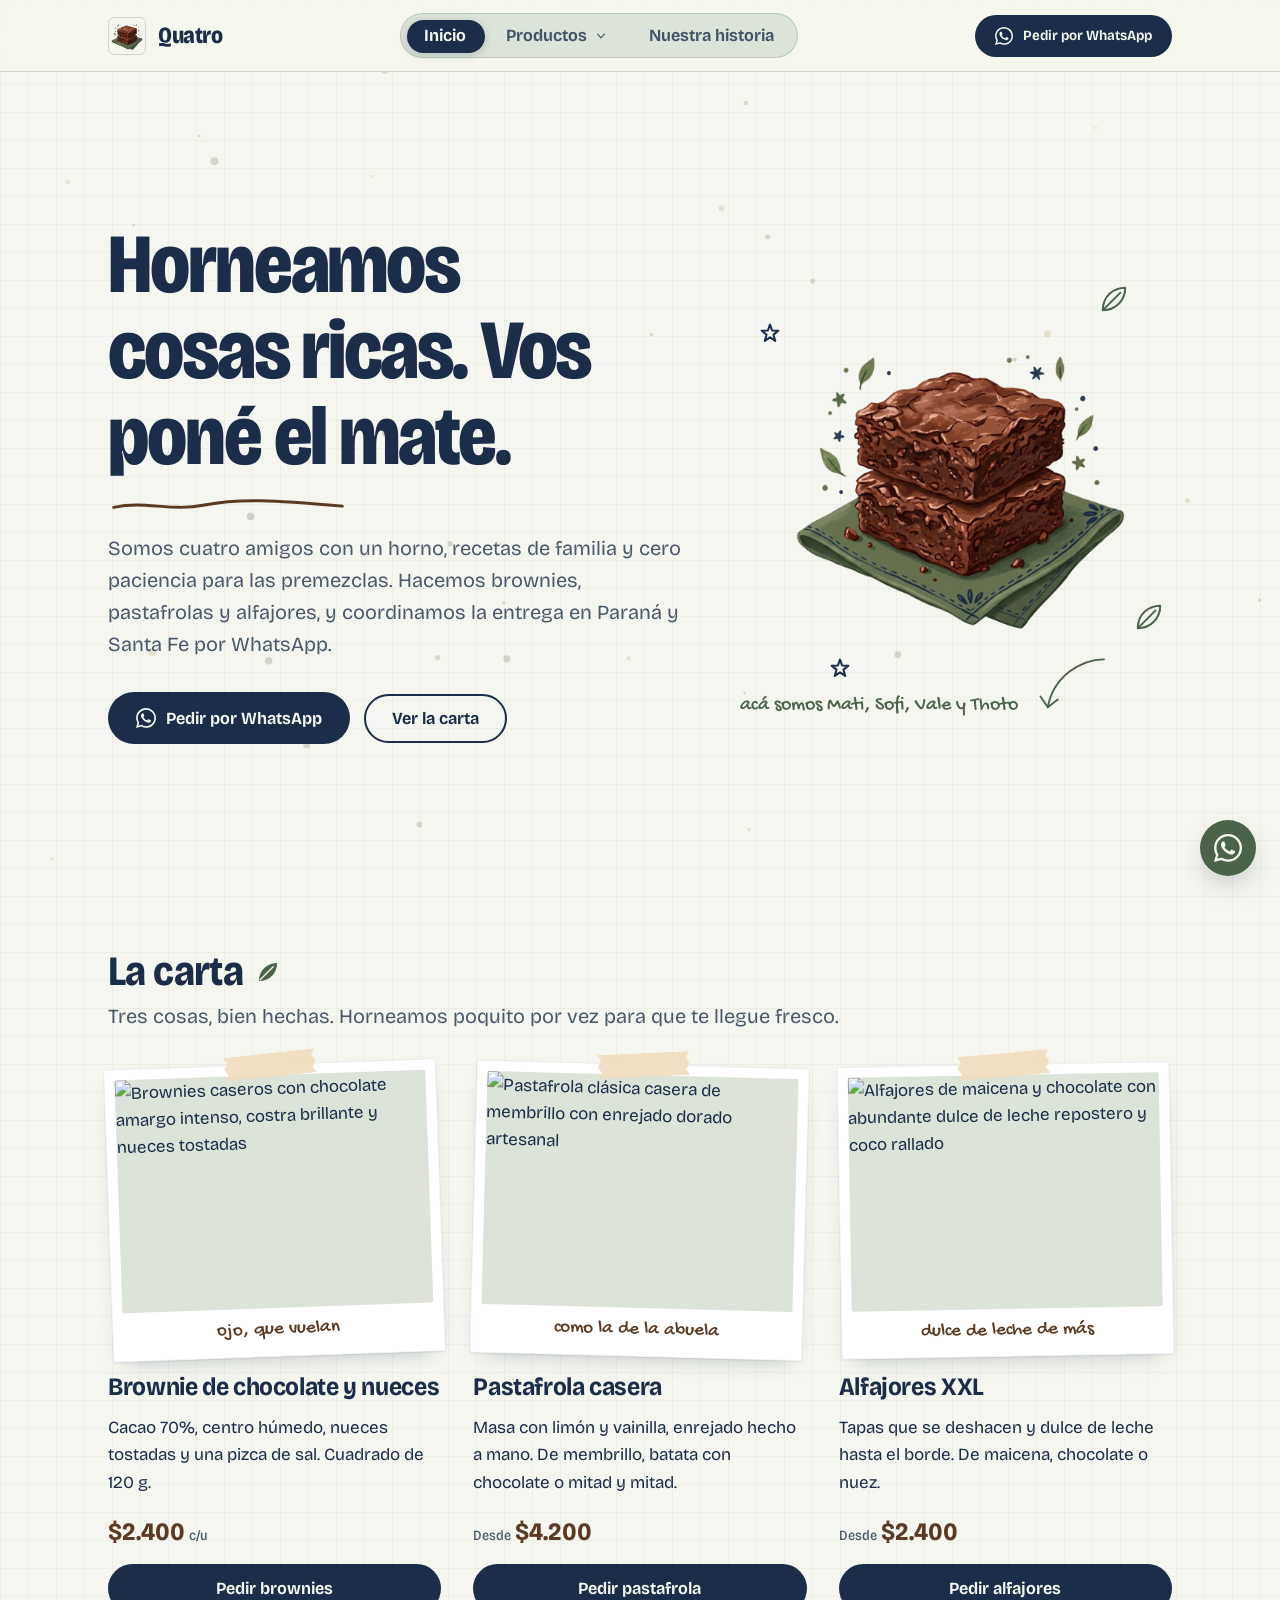
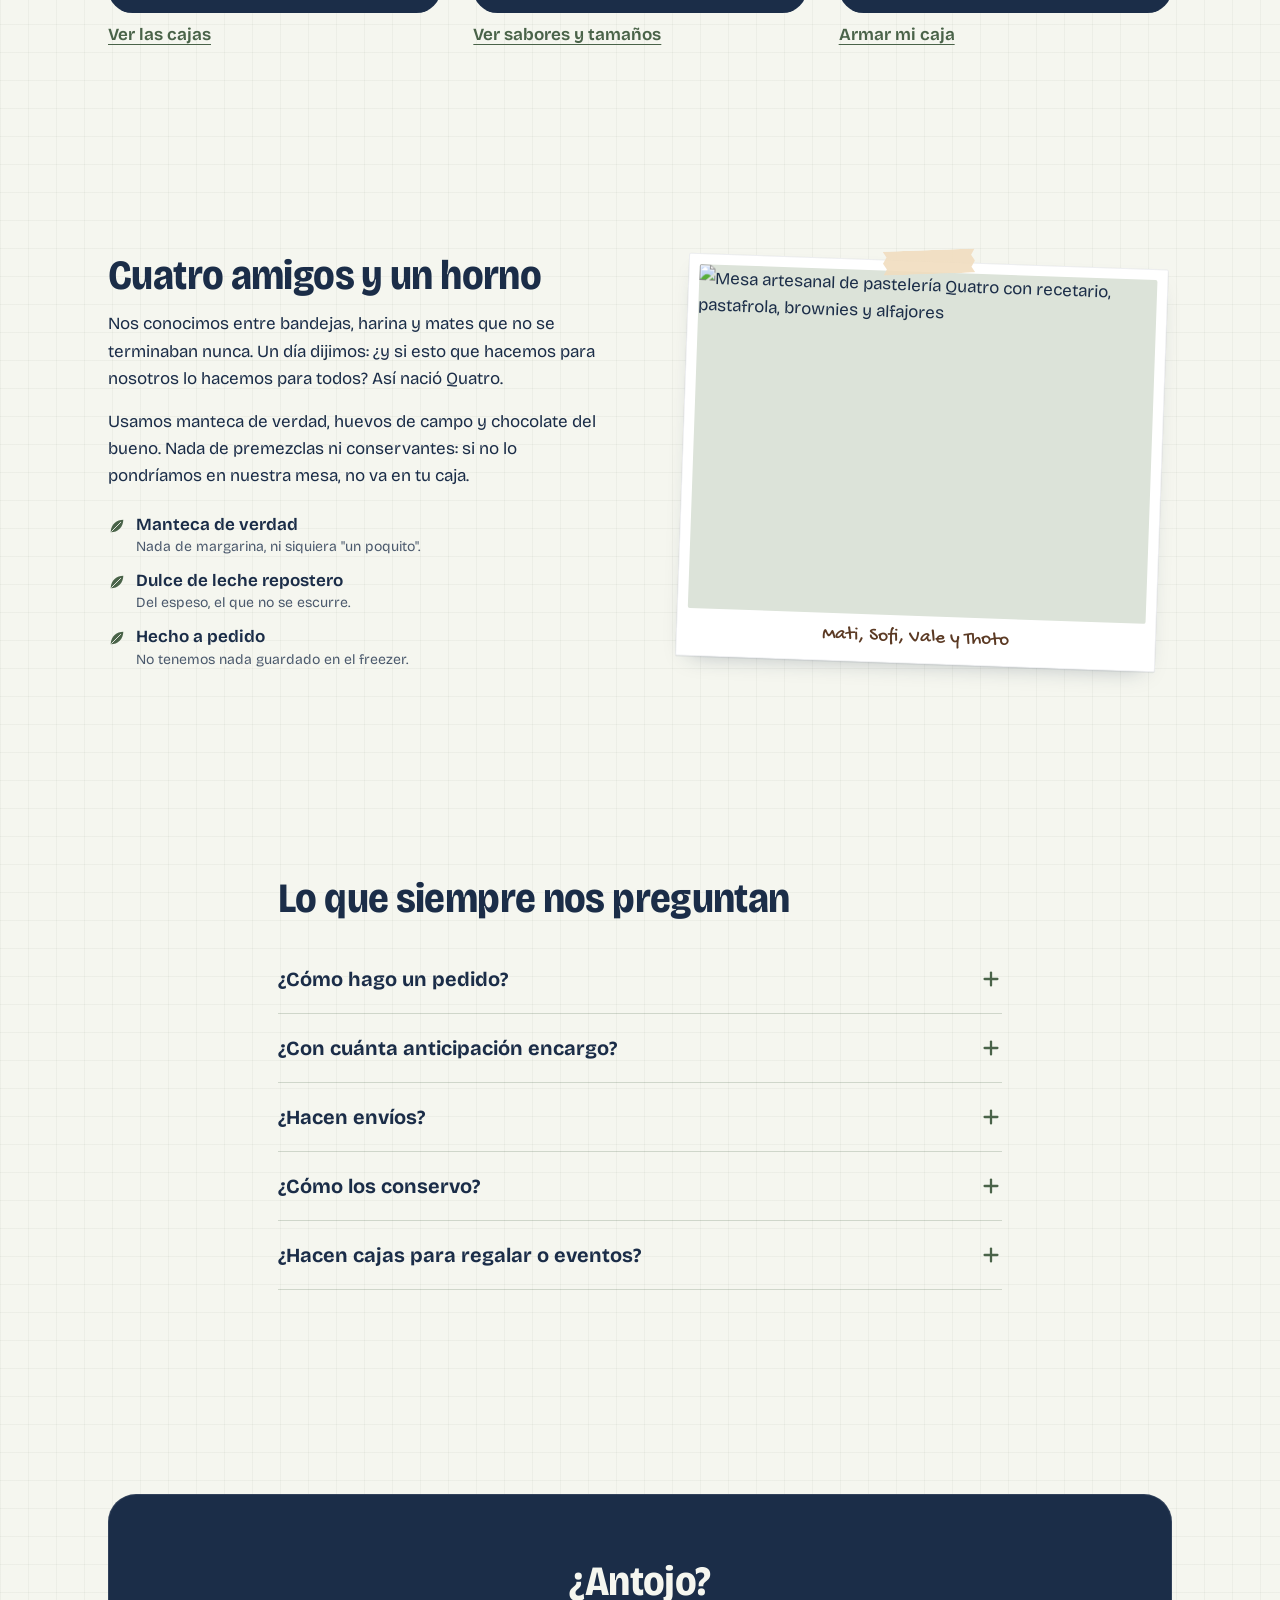
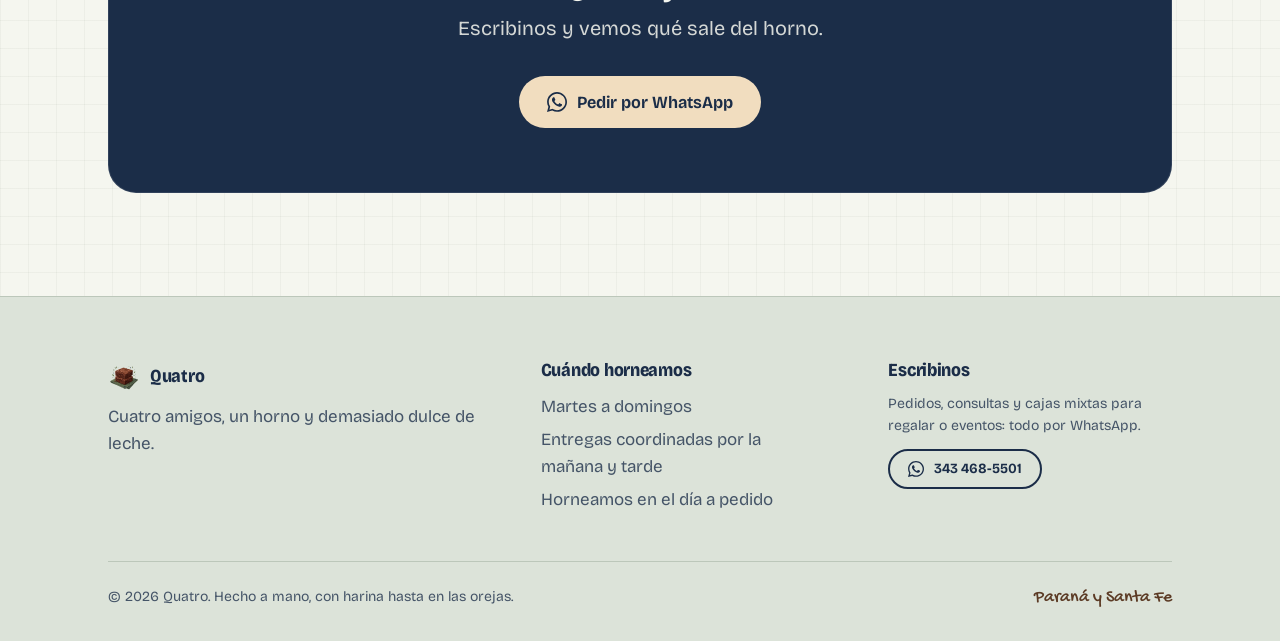
==== commit 3afad2d4: "Ocultar texto de WhatsApp en cabecera movil y centrar icono SVG de WhatsApp" ====
--- a/index.html
+++ b/index.html
@@ -123,9 +123,9 @@
 
       <!-- Botón Pedir y Hamburguesa Móvil -->
       <div class="cabecera-acciones">
-        <a class="btn btn-primario btn-sm" href="https://wa.me/5493434685501?text=Hola%20Quatro!%20Quiero%20hacer%20un%20pedido." target="_blank" rel="noopener noreferrer">
-          <svg viewBox="0 0 24 24" width="18" height="18" fill="currentColor" aria-hidden="true" focusable="false">
-            <path d="M12.04 2C6.58 2 2.13 6.45 2.13 11.91C2.13 13.66 2.59 15.36 3.45 16.86L2.05 22L7.3 20.62C8.75 21.41 10.38 21.83 12.04 21.83C17.5 21.83 21.95 17.38 21.95 11.92C21.95 9.27 20.92 6.78 19.05 4.91C17.18 3.03 14.69 2 12.04 2ZM12.05 3.67C14.25 3.67 16.31 4.53 17.87 6.09C19.42 7.65 20.28 9.72 20.28 11.92C20.28 16.46 16.58 20.16 12.04 20.16C10.66 20.16 9.3 19.8 8.1 19.09L7.81 18.92L4.69 19.74L5.52 16.7L5.33 16.39C4.55 15.14 4.14 13.7 4.14 12.22C4.14 7.68 7.84 3.67 12.05 3.67ZM8.84 7.37C8.64 7.37 8.32 7.45 8.05 7.74C7.78 8.04 7.02 8.75 7.02 10.2C7.02 11.65 8.08 13.05 8.23 13.25C8.38 13.45 10.32 16.45 13.29 17.73C14 18.04 14.56 18.23 14.99 18.37C15.71 18.6 16.37 18.57 16.89 18.49C17.47 18.4 18.68 17.75 18.93 17.04C19.18 16.33 19.18 15.72 19.11 15.6C19.04 15.47 18.84 15.4 18.54 15.25C18.24 15.1 16.77 14.37 16.5 14.27C16.23 14.17 16.03 14.12 15.83 14.42C15.63 14.72 15.06 15.4 14.88 15.6C14.71 15.8 14.53 15.82 14.23 15.67C13.93 15.52 12.97 15.21 11.83 14.19C10.94 13.4 10.34 12.42 10.17 12.12C10 11.82 10.15 11.66 10.3 11.51C10.44 11.37 10.61 11.15 10.76 10.97C10.91 10.79 10.96 10.67 11.06 10.47C11.16 10.27 11.11 10.1 11.04 9.95C10.96 9.8 10.39 8.4 10.15 7.82C9.92 7.26 9.68 7.34 9.5 7.33C9.33 7.32 9.13 7.37 8.84 7.37Z"/>
+        <a class="btn btn-primario btn-sm btn-nav-wa" aria-label="Pedir por WhatsApp" href="https://wa.me/5493434685501?text=Hola%20Quatro!%20Quiero%20hacer%20un%20pedido." target="_blank" rel="noopener noreferrer">
+          <svg viewBox="0 32 448 448" width="18" height="18" fill="currentColor" aria-hidden="true" focusable="false">
+            <path d="M380.9 97.1C339 55.1 283.2 32 223.9 32c-122.4 0-222 99.6-222 222 0 39.1 10.2 77.3 29.6 111L0 480l117.7-30.9c32.4 17.7 68.9 27 106.1 27h.1c122.3 0 224.1-99.6 224.1-222 0-59.3-25.2-115-67.1-157zm-157 341.6c-33.2 0-65.7-8.9-94-25.7l-6.7-4-69.8 18.3L72 359.2l-4.4-7c-18.5-29.4-28.2-63.3-28.2-98.2 0-101.7 82.8-184.5 184.6-184.5 49.3 0 95.6 19.2 130.4 54.1 34.8 34.9 56.2 81.2 56.1 130.5 0 101.8-84.9 184.6-186.6 184.6zm101.2-138.2c-5.5-2.8-32.8-16.2-37.9-18-5.1-1.9-8.8-2.8-12.5 2.8-3.7 5.6-14.3 18-17.6 21.8-3.2 3.7-6.5 4.2-12 1.4-32.6-16.3-54-29.1-75.5-66-5.7-9.8 5.7-9.1 16.3-30.3 1.8-3.7.9-6.9-.5-9.7-1.4-2.8-12.5-30.1-17.1-41.2-4.5-10.8-9.1-9.3-12.5-9.5-3.2-.2-6.9-.2-10.6-.2-3.7 0-9.7 1.4-14.8 6.9-5.1 5.6-19.4 19-19.4 46.3 0 27.3 19.9 53.7 22.6 57.4 2.8 3.7 39.1 59.7 94.8 83.8 35.2 15.2 49 16.5 66.6 13.9 10.7-1.6 32.8-13.4 37.4-26.4 4.6-13 4.6-24.1 3.2-26.4-1.3-2.5-5-3.9-10.5-6.6z"/>
           </svg>
           <span>Pedir por WhatsApp</span>
         </a>
@@ -176,9 +176,9 @@
 
           <div style="display: flex; flex-wrap: wrap; gap: 14px; align-items: center; margin-top: var(--e5);">
             <a class="btn btn-primario" href="https://wa.me/5493434685501?text=Hola%20Quatro!%20Quiero%20hacer%20un%20pedido." target="_blank" rel="noopener noreferrer">
-              <svg viewBox="0 0 24 24" width="20" height="20" fill="currentColor" aria-hidden="true" focusable="false">
-                <path d="M12.04 2C6.58 2 2.13 6.45 2.13 11.91C2.13 13.66 2.59 15.36 3.45 16.86L2.05 22L7.3 20.62C8.75 21.41 10.38 21.83 12.04 21.83C17.5 21.83 21.95 17.38 21.95 11.92C21.95 9.27 20.92 6.78 19.05 4.91C17.18 3.03 14.69 2 12.04 2ZM12.05 3.67C14.25 3.67 16.31 4.53 17.87 6.09C19.42 7.65 20.28 9.72 20.28 11.92C20.28 16.46 16.58 20.16 12.04 20.16C10.66 20.16 9.3 19.8 8.1 19.09L7.81 18.92L4.69 19.74L5.52 16.7L5.33 16.39C4.55 15.14 4.14 13.7 4.14 12.22C4.14 7.68 7.84 3.67 12.05 3.67ZM8.84 7.37C8.64 7.37 8.32 7.45 8.05 7.74C7.78 8.04 7.02 8.75 7.02 10.2C7.02 11.65 8.08 13.05 8.23 13.25C8.38 13.45 10.32 16.45 13.29 17.73C14 18.04 14.56 18.23 14.99 18.37C15.71 18.6 16.37 18.57 16.89 18.49C17.47 18.4 18.68 17.75 18.93 17.04C19.18 16.33 19.18 15.72 19.11 15.6C19.04 15.47 18.84 15.4 18.54 15.25C18.24 15.1 16.77 14.37 16.5 14.27C16.23 14.17 16.03 14.12 15.83 14.42C15.63 14.72 15.06 15.4 14.88 15.6C14.71 15.8 14.53 15.82 14.23 15.67C13.93 15.52 12.97 15.21 11.83 14.19C10.94 13.4 10.34 12.42 10.17 12.12C10 11.82 10.15 11.66 10.3 11.51C10.44 11.37 10.61 11.15 10.76 10.97C10.91 10.79 10.96 10.67 11.06 10.47C11.16 10.27 11.11 10.1 11.04 9.95C10.96 9.8 10.39 8.4 10.15 7.82C9.92 7.26 9.68 7.34 9.5 7.33C9.33 7.32 9.13 7.37 8.84 7.37Z"/>
-              </svg>
+              <svg viewBox="0 32 448 448" width="20" height="20" fill="currentColor" aria-hidden="true" focusable="false">
+            <path d="M380.9 97.1C339 55.1 283.2 32 223.9 32c-122.4 0-222 99.6-222 222 0 39.1 10.2 77.3 29.6 111L0 480l117.7-30.9c32.4 17.7 68.9 27 106.1 27h.1c122.3 0 224.1-99.6 224.1-222 0-59.3-25.2-115-67.1-157zm-157 341.6c-33.2 0-65.7-8.9-94-25.7l-6.7-4-69.8 18.3L72 359.2l-4.4-7c-18.5-29.4-28.2-63.3-28.2-98.2 0-101.7 82.8-184.5 184.6-184.5 49.3 0 95.6 19.2 130.4 54.1 34.8 34.9 56.2 81.2 56.1 130.5 0 101.8-84.9 184.6-186.6 184.6zm101.2-138.2c-5.5-2.8-32.8-16.2-37.9-18-5.1-1.9-8.8-2.8-12.5 2.8-3.7 5.6-14.3 18-17.6 21.8-3.2 3.7-6.5 4.2-12 1.4-32.6-16.3-54-29.1-75.5-66-5.7-9.8 5.7-9.1 16.3-30.3 1.8-3.7.9-6.9-.5-9.7-1.4-2.8-12.5-30.1-17.1-41.2-4.5-10.8-9.1-9.3-12.5-9.5-3.2-.2-6.9-.2-10.6-.2-3.7 0-9.7 1.4-14.8 6.9-5.1 5.6-19.4 19-19.4 46.3 0 27.3 19.9 53.7 22.6 57.4 2.8 3.7 39.1 59.7 94.8 83.8 35.2 15.2 49 16.5 66.6 13.9 10.7-1.6 32.8-13.4 37.4-26.4 4.6-13 4.6-24.1 3.2-26.4-1.3-2.5-5-3.9-10.5-6.6z"/>
+          </svg>
               <span>Pedir por WhatsApp</span>
             </a>
             <a class="btn btn-secundario" href="#carta">Ver la carta</a>
@@ -429,8 +429,8 @@
         <h2 id="titulo-cierre">¿Antojo?</h2>
         <p>Escribinos y vemos qué sale del horno.</p>
         <a class="btn btn-dulce" href="https://wa.me/5493434685501?text=Hola%20Quatro!%20Quiero%20armar%20una%20caja%20mixta." target="_blank" rel="noopener noreferrer">
-          <svg viewBox="0 0 24 24" width="20" height="20" fill="currentColor" aria-hidden="true" focusable="false">
-            <path d="M12.04 2C6.58 2 2.13 6.45 2.13 11.91C2.13 13.66 2.59 15.36 3.45 16.86L2.05 22L7.3 20.62C8.75 21.41 10.38 21.83 12.04 21.83C17.5 21.83 21.95 17.38 21.95 11.92C21.95 9.27 20.92 6.78 19.05 4.91C17.18 3.03 14.69 2 12.04 2ZM12.05 3.67C14.25 3.67 16.31 4.53 17.87 6.09C19.42 7.65 20.28 9.72 20.28 11.92C20.28 16.46 16.58 20.16 12.04 20.16C10.66 20.16 9.3 19.8 8.1 19.09L7.81 18.92L4.69 19.74L5.52 16.7L5.33 16.39C4.55 15.14 4.14 13.7 4.14 12.22C4.14 7.68 7.84 3.67 12.05 3.67ZM8.84 7.37C8.64 7.37 8.32 7.45 8.05 7.74C7.78 8.04 7.02 8.75 7.02 10.2C7.02 11.65 8.08 13.05 8.23 13.25C8.38 13.45 10.32 16.45 13.29 17.73C14 18.04 14.56 18.23 14.99 18.37C15.71 18.6 16.37 18.57 16.89 18.49C17.47 18.4 18.68 17.75 18.93 17.04C19.18 16.33 19.18 15.72 19.11 15.6C19.04 15.47 18.84 15.4 18.54 15.25C18.24 15.1 16.77 14.37 16.5 14.27C16.23 14.17 16.03 14.12 15.83 14.42C15.63 14.72 15.06 15.4 14.88 15.6C14.71 15.8 14.53 15.82 14.23 15.67C13.93 15.52 12.97 15.21 11.83 14.19C10.94 13.4 10.34 12.42 10.17 12.12C10 11.82 10.15 11.66 10.3 11.51C10.44 11.37 10.61 11.15 10.76 10.97C10.91 10.79 10.96 10.67 11.06 10.47C11.16 10.27 11.11 10.1 11.04 9.95C10.96 9.8 10.39 8.4 10.15 7.82C9.92 7.26 9.68 7.34 9.5 7.33C9.33 7.32 9.13 7.37 8.84 7.37Z"/>
+          <svg viewBox="0 32 448 448" width="20" height="20" fill="currentColor" aria-hidden="true" focusable="false">
+            <path d="M380.9 97.1C339 55.1 283.2 32 223.9 32c-122.4 0-222 99.6-222 222 0 39.1 10.2 77.3 29.6 111L0 480l117.7-30.9c32.4 17.7 68.9 27 106.1 27h.1c122.3 0 224.1-99.6 224.1-222 0-59.3-25.2-115-67.1-157zm-157 341.6c-33.2 0-65.7-8.9-94-25.7l-6.7-4-69.8 18.3L72 359.2l-4.4-7c-18.5-29.4-28.2-63.3-28.2-98.2 0-101.7 82.8-184.5 184.6-184.5 49.3 0 95.6 19.2 130.4 54.1 34.8 34.9 56.2 81.2 56.1 130.5 0 101.8-84.9 184.6-186.6 184.6zm101.2-138.2c-5.5-2.8-32.8-16.2-37.9-18-5.1-1.9-8.8-2.8-12.5 2.8-3.7 5.6-14.3 18-17.6 21.8-3.2 3.7-6.5 4.2-12 1.4-32.6-16.3-54-29.1-75.5-66-5.7-9.8 5.7-9.1 16.3-30.3 1.8-3.7.9-6.9-.5-9.7-1.4-2.8-12.5-30.1-17.1-41.2-4.5-10.8-9.1-9.3-12.5-9.5-3.2-.2-6.9-.2-10.6-.2-3.7 0-9.7 1.4-14.8 6.9-5.1 5.6-19.4 19-19.4 46.3 0 27.3 19.9 53.7 22.6 57.4 2.8 3.7 39.1 59.7 94.8 83.8 35.2 15.2 49 16.5 66.6 13.9 10.7-1.6 32.8-13.4 37.4-26.4 4.6-13 4.6-24.1 3.2-26.4-1.3-2.5-5-3.9-10.5-6.6z"/>
           </svg>
           <span>Pedir por WhatsApp</span>
         </a>
@@ -442,9 +442,9 @@
   <!-- Botón Flotante WhatsApp -->
   <aside>
     <a class="btn-flotante-wa" href="https://wa.me/5493434685501?text=Hola%20Quatro!%20Quiero%20hacer%20un%20pedido." target="_blank" rel="noopener noreferrer" aria-label="Pedir por WhatsApp">
-      <svg viewBox="0 0 24 24" width="28" height="28" fill="currentColor" aria-hidden="true" focusable="false">
-        <path d="M12.04 2C6.58 2 2.13 6.45 2.13 11.91C2.13 13.66 2.59 15.36 3.45 16.86L2.05 22L7.3 20.62C8.75 21.41 10.38 21.83 12.04 21.83C17.5 21.83 21.95 17.38 21.95 11.92C21.95 9.27 20.92 6.78 19.05 4.91C17.18 3.03 14.69 2 12.04 2ZM12.05 3.67C14.25 3.67 16.31 4.53 17.87 6.09C19.42 7.65 20.28 9.72 20.28 11.92C20.28 16.46 16.58 20.16 12.04 20.16C10.66 20.16 9.3 19.8 8.1 19.09L7.81 18.92L4.69 19.74L5.52 16.7L5.33 16.39C4.55 15.14 4.14 13.7 4.14 12.22C4.14 7.68 7.84 3.67 12.05 3.67ZM8.84 7.37C8.64 7.37 8.32 7.45 8.05 7.74C7.78 8.04 7.02 8.75 7.02 10.2C7.02 11.65 8.08 13.05 8.23 13.25C8.38 13.45 10.32 16.45 13.29 17.73C14 18.04 14.56 18.23 14.99 18.37C15.71 18.6 16.37 18.57 16.89 18.49C17.47 18.4 18.68 17.75 18.93 17.04C19.18 16.33 19.18 15.72 19.11 15.6C19.04 15.47 18.84 15.4 18.54 15.25C18.24 15.1 16.77 14.37 16.5 14.27C16.23 14.17 16.03 14.12 15.83 14.42C15.63 14.72 15.06 15.4 14.88 15.6C14.71 15.8 14.53 15.82 14.23 15.67C13.93 15.52 12.97 15.21 11.83 14.19C10.94 13.4 10.34 12.42 10.17 12.12C10 11.82 10.15 11.66 10.3 11.51C10.44 11.37 10.61 11.15 10.76 10.97C10.91 10.79 10.96 10.67 11.06 10.47C11.16 10.27 11.11 10.1 11.04 9.95C10.96 9.8 10.39 8.4 10.15 7.82C9.92 7.26 9.68 7.34 9.5 7.33C9.33 7.32 9.13 7.37 8.84 7.37Z"/>
-      </svg>
+      <svg viewBox="0 32 448 448" width="28" height="28" fill="currentColor" aria-hidden="true" focusable="false">
+            <path d="M380.9 97.1C339 55.1 283.2 32 223.9 32c-122.4 0-222 99.6-222 222 0 39.1 10.2 77.3 29.6 111L0 480l117.7-30.9c32.4 17.7 68.9 27 106.1 27h.1c122.3 0 224.1-99.6 224.1-222 0-59.3-25.2-115-67.1-157zm-157 341.6c-33.2 0-65.7-8.9-94-25.7l-6.7-4-69.8 18.3L72 359.2l-4.4-7c-18.5-29.4-28.2-63.3-28.2-98.2 0-101.7 82.8-184.5 184.6-184.5 49.3 0 95.6 19.2 130.4 54.1 34.8 34.9 56.2 81.2 56.1 130.5 0 101.8-84.9 184.6-186.6 184.6zm101.2-138.2c-5.5-2.8-32.8-16.2-37.9-18-5.1-1.9-8.8-2.8-12.5 2.8-3.7 5.6-14.3 18-17.6 21.8-3.2 3.7-6.5 4.2-12 1.4-32.6-16.3-54-29.1-75.5-66-5.7-9.8 5.7-9.1 16.3-30.3 1.8-3.7.9-6.9-.5-9.7-1.4-2.8-12.5-30.1-17.1-41.2-4.5-10.8-9.1-9.3-12.5-9.5-3.2-.2-6.9-.2-10.6-.2-3.7 0-9.7 1.4-14.8 6.9-5.1 5.6-19.4 19-19.4 46.3 0 27.3 19.9 53.7 22.6 57.4 2.8 3.7 39.1 59.7 94.8 83.8 35.2 15.2 49 16.5 66.6 13.9 10.7-1.6 32.8-13.4 37.4-26.4 4.6-13 4.6-24.1 3.2-26.4-1.3-2.5-5-3.9-10.5-6.6z"/>
+          </svg>
     </a>
   </aside>
 
@@ -477,9 +477,9 @@
             Pedidos, consultas y cajas mixtas para regalar o eventos: todo por WhatsApp.
           </p>
           <a class="btn btn-secundario btn-sm" href="https://wa.me/5493434685501?text=Hola%20Quatro!" target="_blank" rel="noopener noreferrer">
-            <svg viewBox="0 0 24 24" width="16" height="16" fill="currentColor" aria-hidden="true" focusable="false">
-              <path d="M12.04 2C6.58 2 2.13 6.45 2.13 11.91C2.13 13.66 2.59 15.36 3.45 16.86L2.05 22L7.3 20.62C8.75 21.41 10.38 21.83 12.04 21.83C17.5 21.83 21.95 17.38 21.95 11.92C21.95 9.27 20.92 6.78 19.05 4.91C17.18 3.03 14.69 2 12.04 2ZM12.05 3.67C14.25 3.67 16.31 4.53 17.87 6.09C19.42 7.65 20.28 9.72 20.28 11.92C20.28 16.46 16.58 20.16 12.04 20.16C10.66 20.16 9.3 19.8 8.1 19.09L7.81 18.92L4.69 19.74L5.52 16.7L5.33 16.39C4.55 15.14 4.14 13.7 4.14 12.22C4.14 7.68 7.84 3.67 12.05 3.67ZM8.84 7.37C8.64 7.37 8.32 7.45 8.05 7.74C7.78 8.04 7.02 8.75 7.02 10.2C7.02 11.65 8.08 13.05 8.23 13.25C8.38 13.45 10.32 16.45 13.29 17.73C14 18.04 14.56 18.23 14.99 18.37C15.71 18.6 16.37 18.57 16.89 18.49C17.47 18.4 18.68 17.75 18.93 17.04C19.18 16.33 19.18 15.72 19.11 15.6C19.04 15.47 18.84 15.4 18.54 15.25C18.24 15.1 16.77 14.37 16.5 14.27C16.23 14.17 16.03 14.12 15.83 14.42C15.63 14.72 15.06 15.4 14.88 15.6C14.71 15.8 14.53 15.82 14.23 15.67C13.93 15.52 12.97 15.21 11.83 14.19C10.94 13.4 10.34 12.42 10.17 12.12C10 11.82 10.15 11.66 10.3 11.51C10.44 11.37 10.61 11.15 10.76 10.97C10.91 10.79 10.96 10.67 11.06 10.47C11.16 10.27 11.11 10.1 11.04 9.95C10.96 9.8 10.39 8.4 10.15 7.82C9.92 7.26 9.68 7.34 9.5 7.33C9.33 7.32 9.13 7.37 8.84 7.37Z"/>
-            </svg>
+            <svg viewBox="0 32 448 448" width="16" height="16" fill="currentColor" aria-hidden="true" focusable="false">
+            <path d="M380.9 97.1C339 55.1 283.2 32 223.9 32c-122.4 0-222 99.6-222 222 0 39.1 10.2 77.3 29.6 111L0 480l117.7-30.9c32.4 17.7 68.9 27 106.1 27h.1c122.3 0 224.1-99.6 224.1-222 0-59.3-25.2-115-67.1-157zm-157 341.6c-33.2 0-65.7-8.9-94-25.7l-6.7-4-69.8 18.3L72 359.2l-4.4-7c-18.5-29.4-28.2-63.3-28.2-98.2 0-101.7 82.8-184.5 184.6-184.5 49.3 0 95.6 19.2 130.4 54.1 34.8 34.9 56.2 81.2 56.1 130.5 0 101.8-84.9 184.6-186.6 184.6zm101.2-138.2c-5.5-2.8-32.8-16.2-37.9-18-5.1-1.9-8.8-2.8-12.5 2.8-3.7 5.6-14.3 18-17.6 21.8-3.2 3.7-6.5 4.2-12 1.4-32.6-16.3-54-29.1-75.5-66-5.7-9.8 5.7-9.1 16.3-30.3 1.8-3.7.9-6.9-.5-9.7-1.4-2.8-12.5-30.1-17.1-41.2-4.5-10.8-9.1-9.3-12.5-9.5-3.2-.2-6.9-.2-10.6-.2-3.7 0-9.7 1.4-14.8 6.9-5.1 5.6-19.4 19-19.4 46.3 0 27.3 19.9 53.7 22.6 57.4 2.8 3.7 39.1 59.7 94.8 83.8 35.2 15.2 49 16.5 66.6 13.9 10.7-1.6 32.8-13.4 37.4-26.4 4.6-13 4.6-24.1 3.2-26.4-1.3-2.5-5-3.9-10.5-6.6z"/>
+          </svg>
             <span>343 468-5501</span>
           </a>
         </div>
--- a/css/quatro.css
+++ b/css/quatro.css
@@ -438,6 +438,39 @@
   display: flex;
   align-items: center;
   gap: 12px;
+}
+
+.cabecera-acciones .btn-nav-wa {
+  display: inline-flex;
+  align-items: center;
+  justify-content: center;
+  flex-shrink: 0;
+}
+
+.cabecera-acciones .btn-nav-wa svg {
+  display: block;
+  flex-shrink: 0;
+}
+
+@media (max-width: 959px) {
+  .cabecera-acciones .btn-nav-wa {
+    width: 44px;
+    height: 44px;
+    min-height: 44px;
+    padding: 0;
+    border-radius: 50%;
+    gap: 0;
+  }
+
+  .cabecera-acciones .btn-nav-wa span {
+    display: none;
+  }
+
+  .cabecera-acciones .btn-nav-wa svg {
+    width: 22px;
+    height: 22px;
+    margin: auto;
+  }
 }
 
 .btn-menu-movil {
@@ -633,8 +666,6 @@
 .btn-flotante-wa svg {
   display: block;
   flex-shrink: 0;
-  /* Centrado óptico exacto del cuerpo de la burbuja */
-  transform: translate(-0.6px, -0.6px);
 }
 
 .btn-flotante-wa:hover {
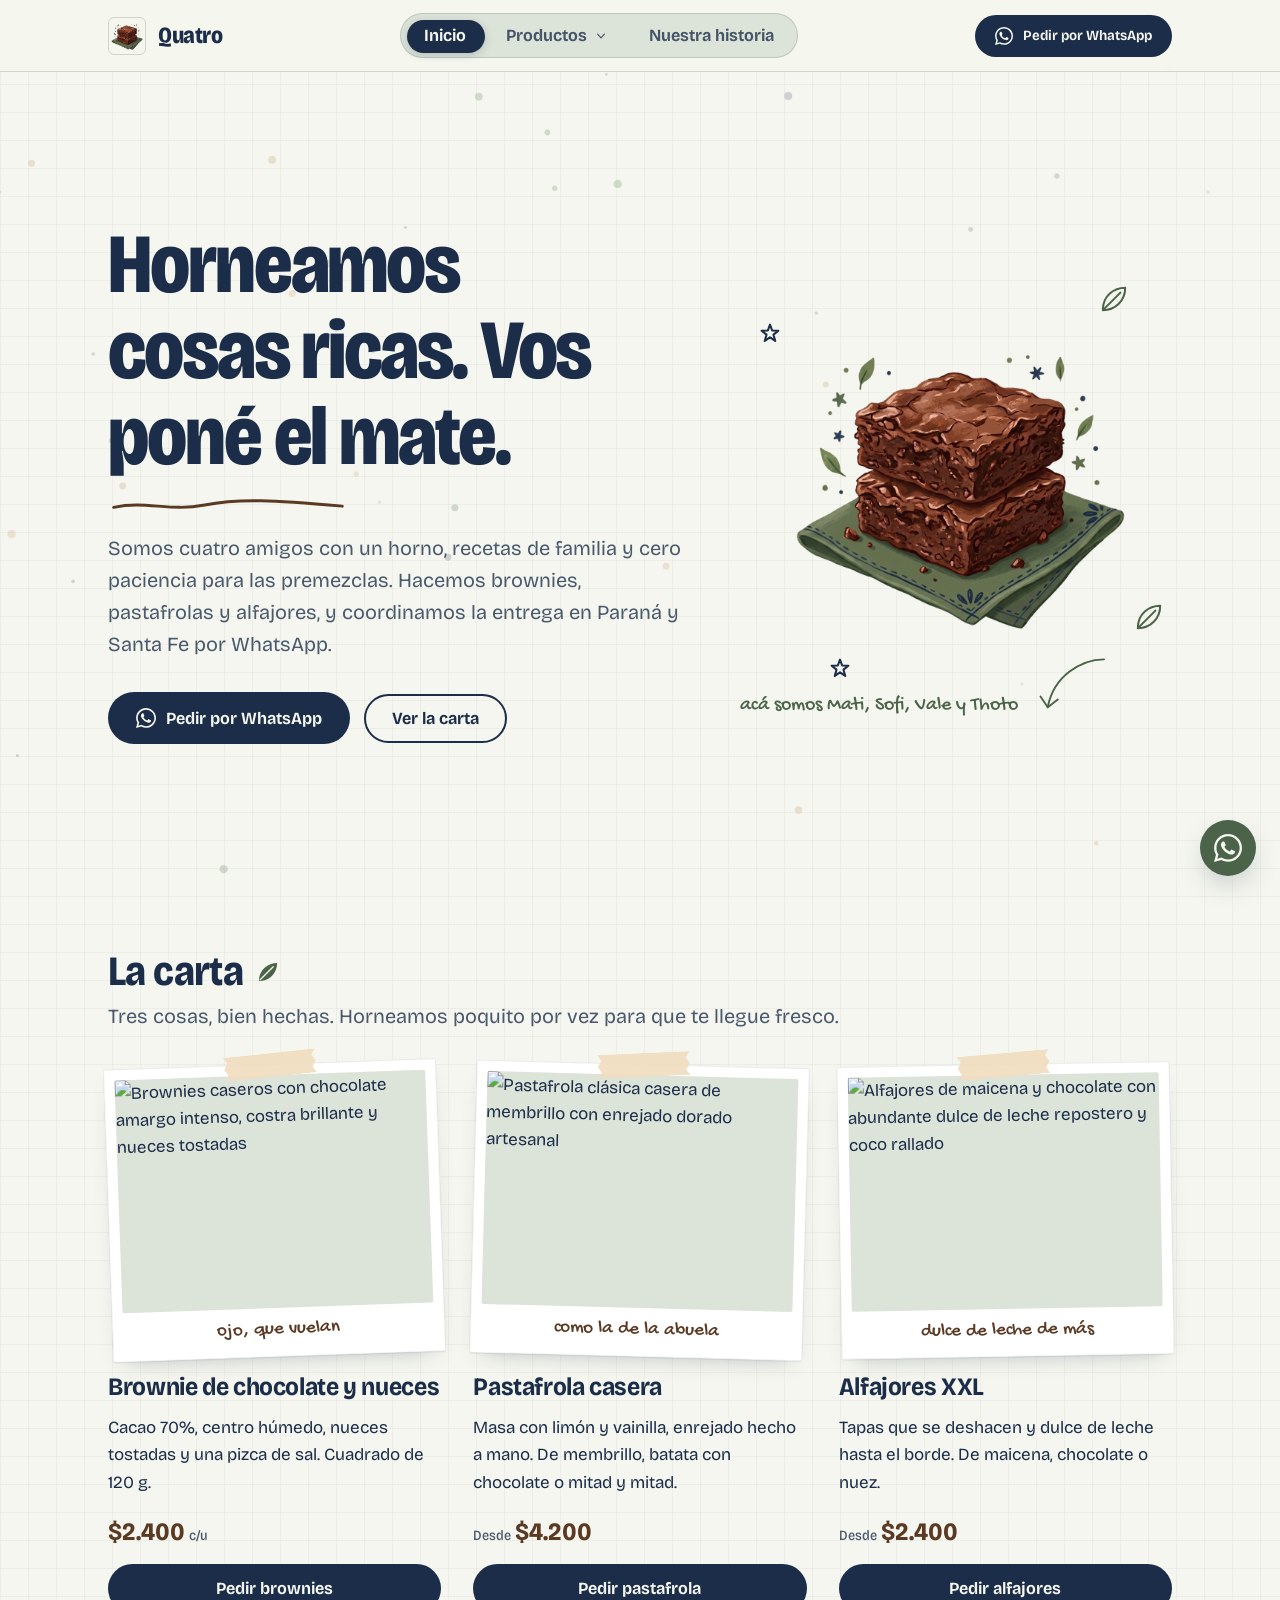
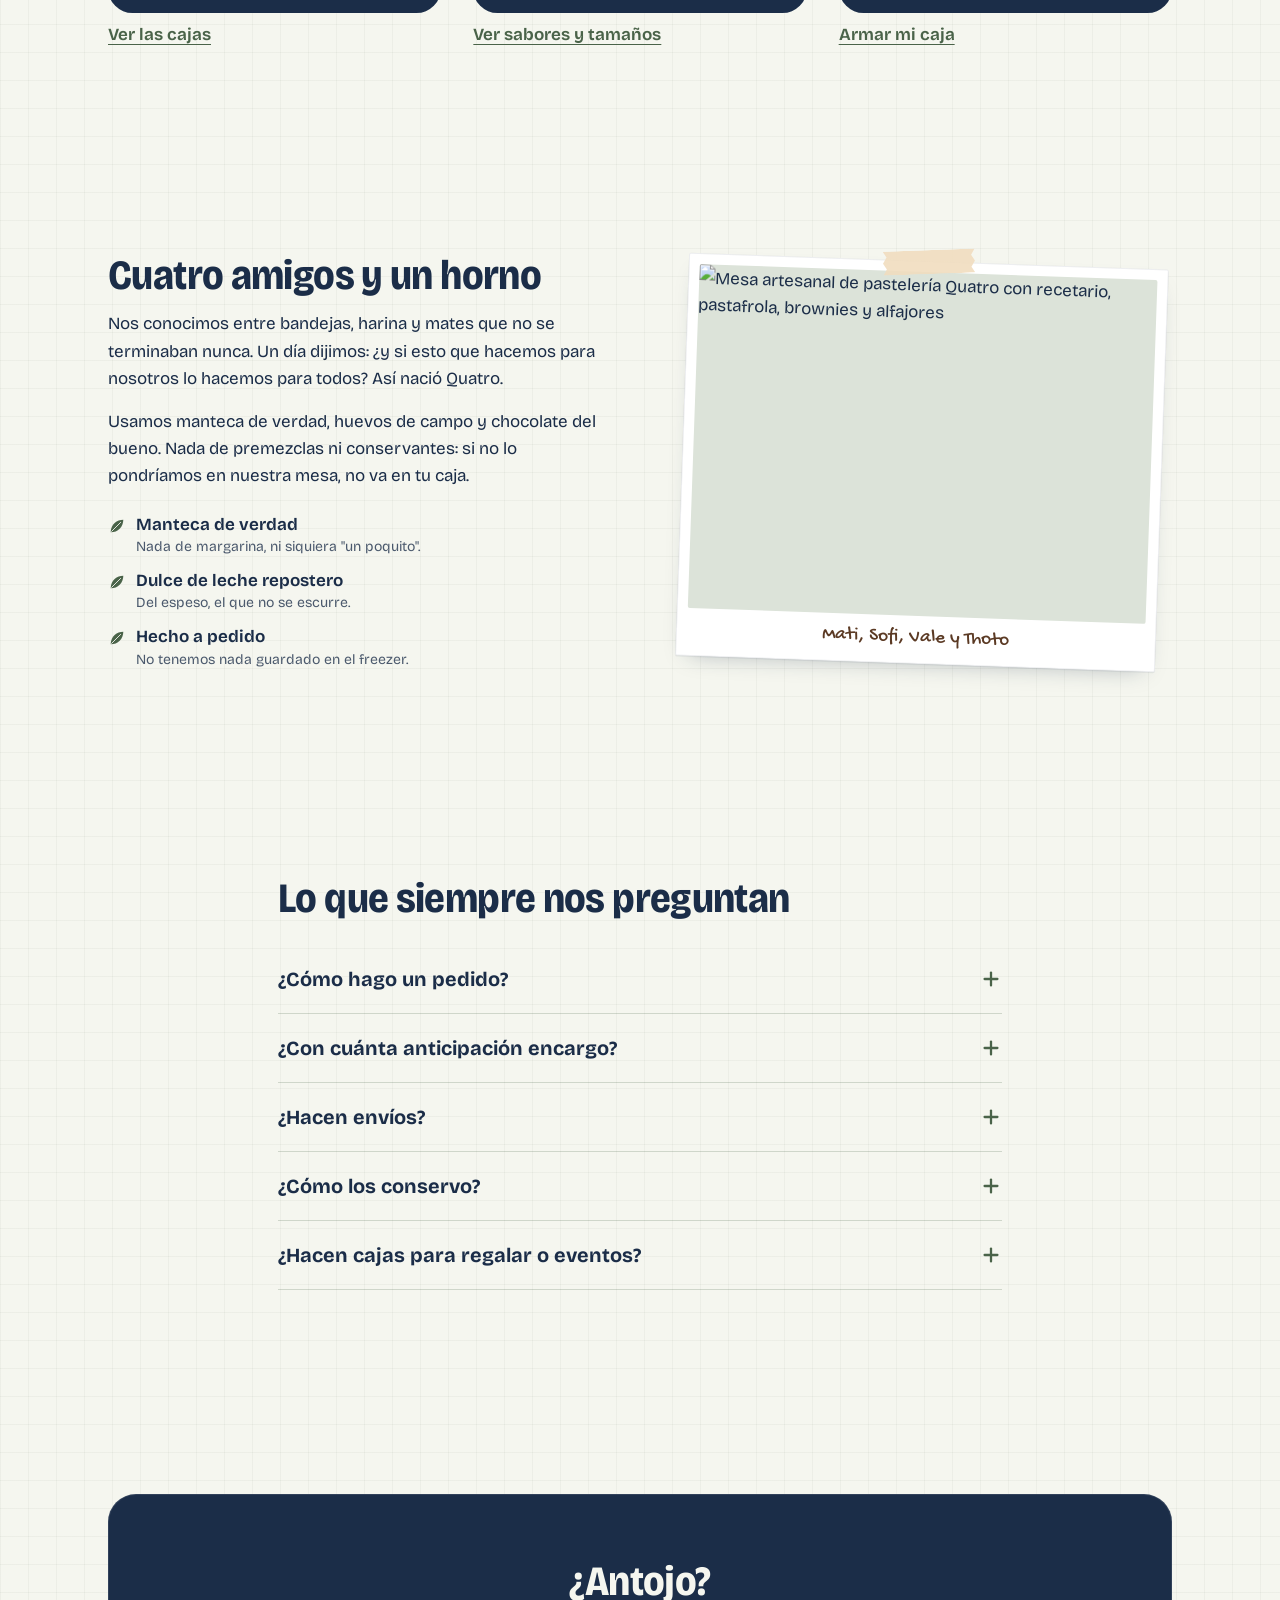
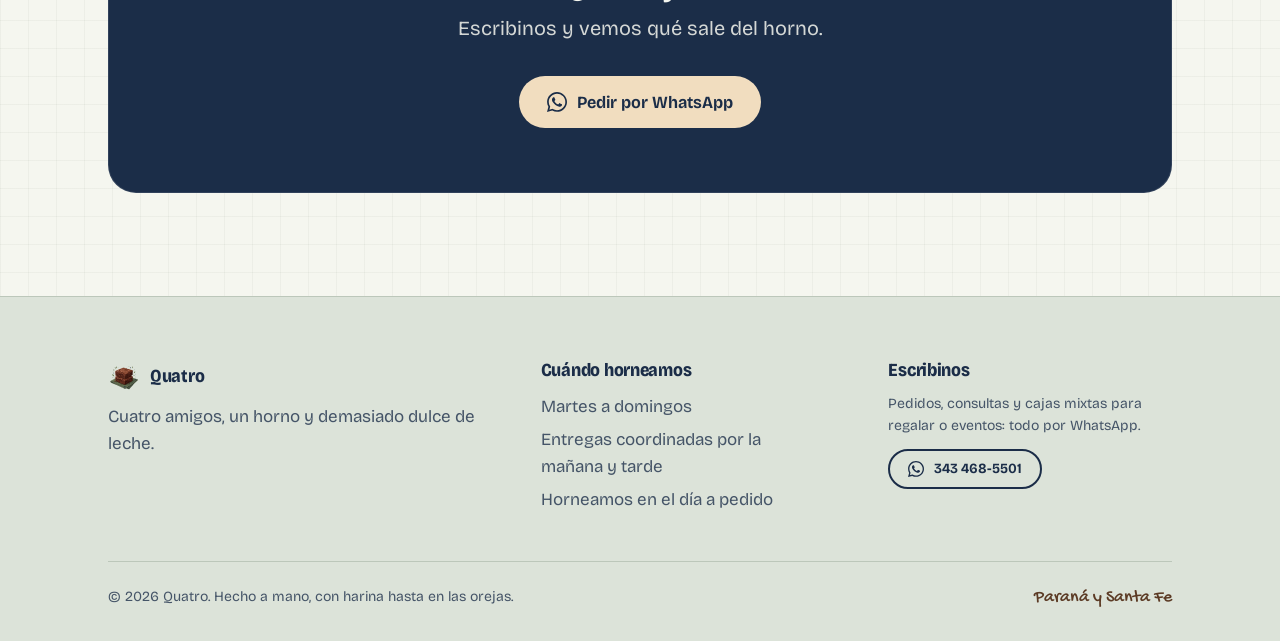
==== commit c93c224b: "Ocultar logo grande del hero en version mobile dejando solo el texto" ====
--- a/index.html
+++ b/index.html
@@ -186,7 +186,7 @@
         </div>
 
         <!-- Visual Hero: Logo e ilustración con garabatos brotando -->
-        <div class="hero-visual" style="position: relative; display: flex; justify-content: center; align-items: center;">
+        <div class="hero-visual">
           <div style="position: relative; max-width: 380px; width: 100%;">
             <img src="logo.png" alt="Ilustración de dos brownies sobre un repasador verde" width="380" height="380" fetchpriority="high" style="width: 100%; height: auto;" />
 
--- a/css/quatro.css
+++ b/css/quatro.css
@@ -198,6 +198,19 @@
   gap: var(--e6);
   align-items: center;
   padding-top: var(--e5);
+}
+
+.hero-visual {
+  position: relative;
+  display: flex;
+  justify-content: center;
+  align-items: center;
+}
+
+@media (max-width: 959px) {
+  .hero-visual {
+    display: none !important;
+  }
 }
 
 @media (min-width: 960px) {
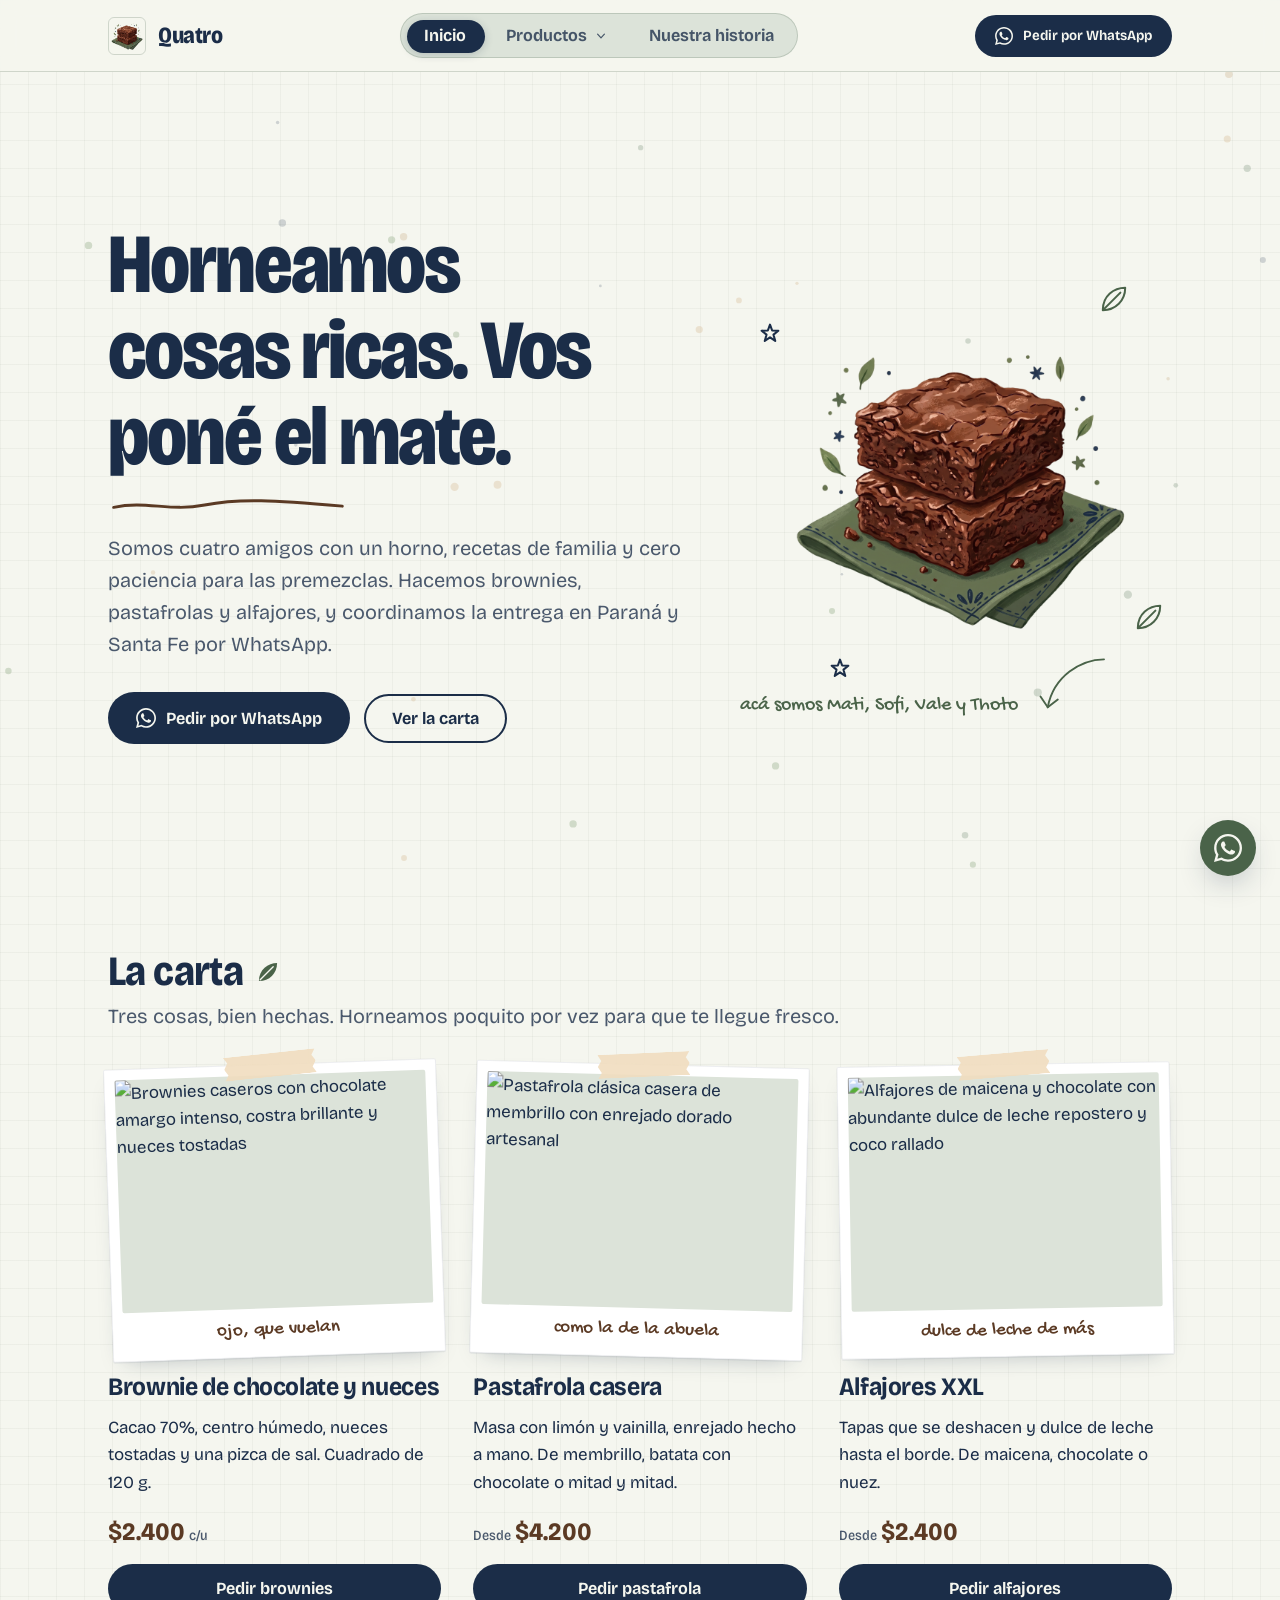
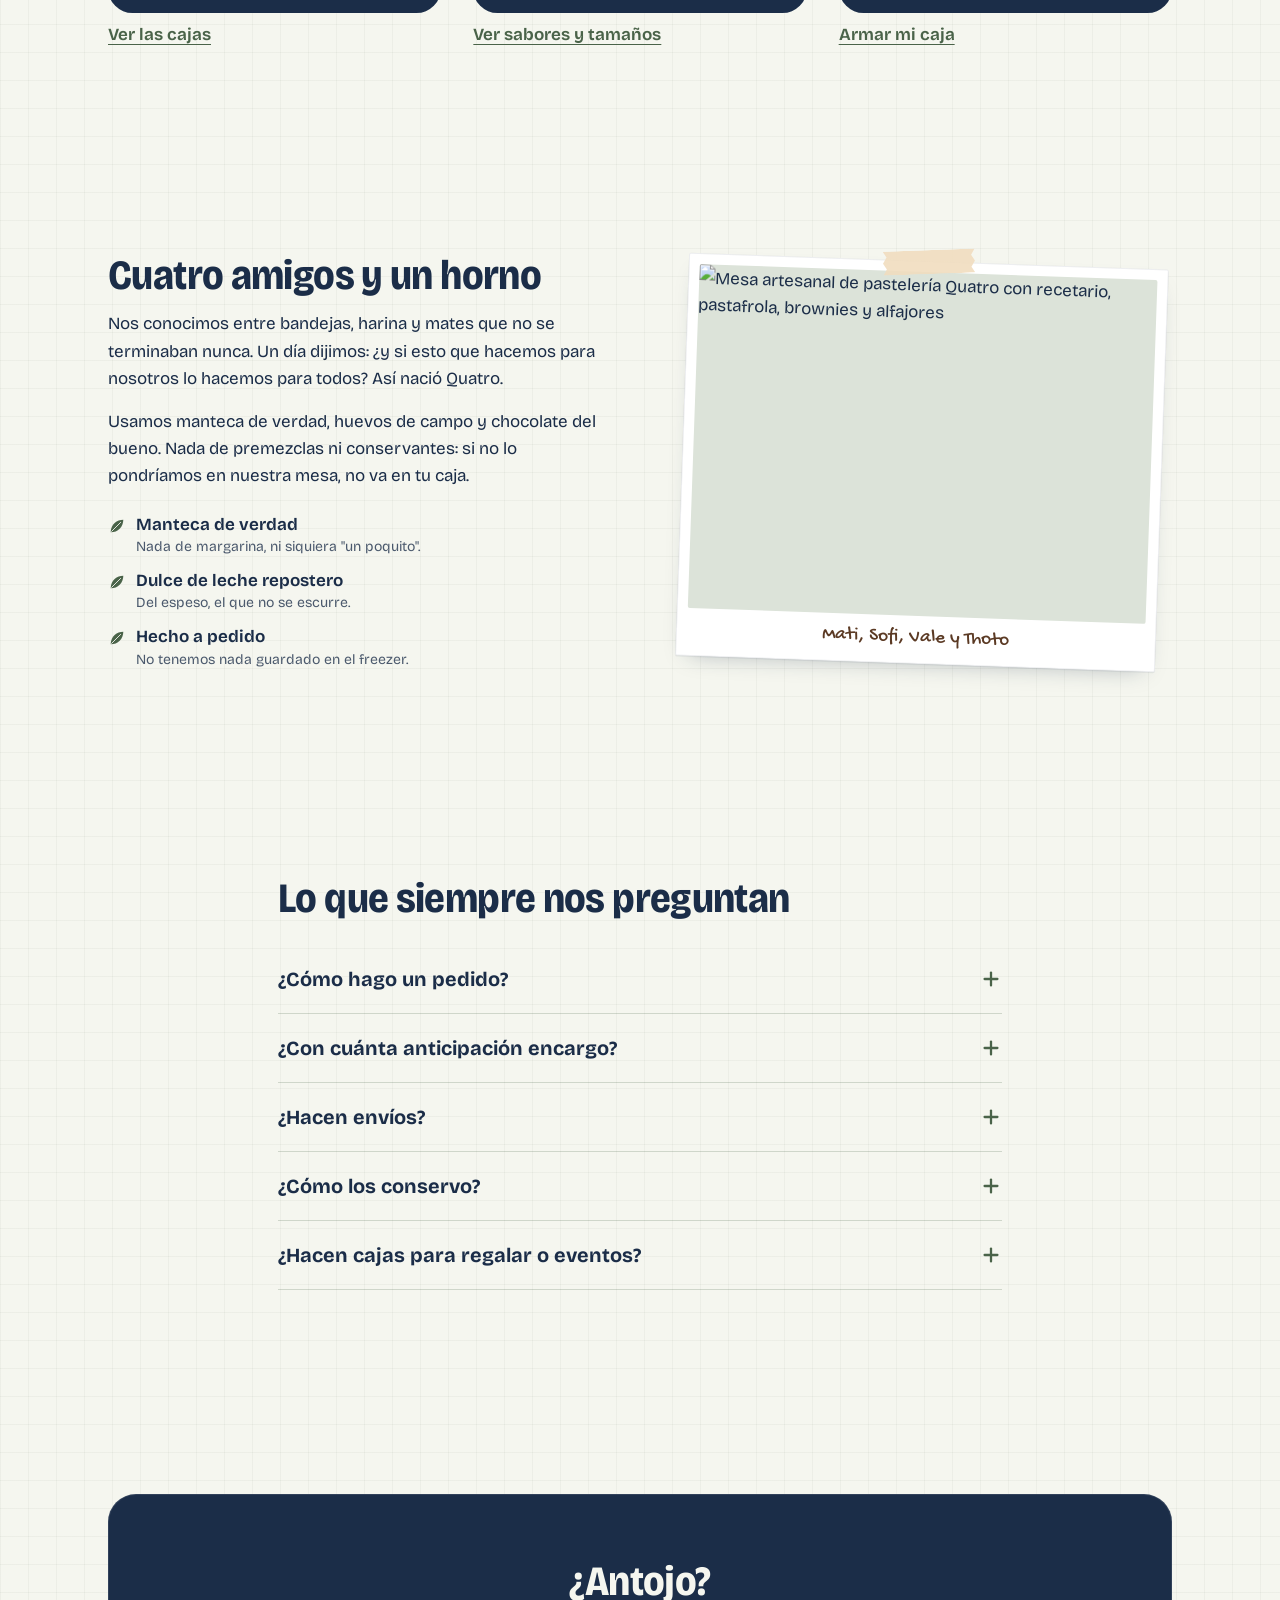
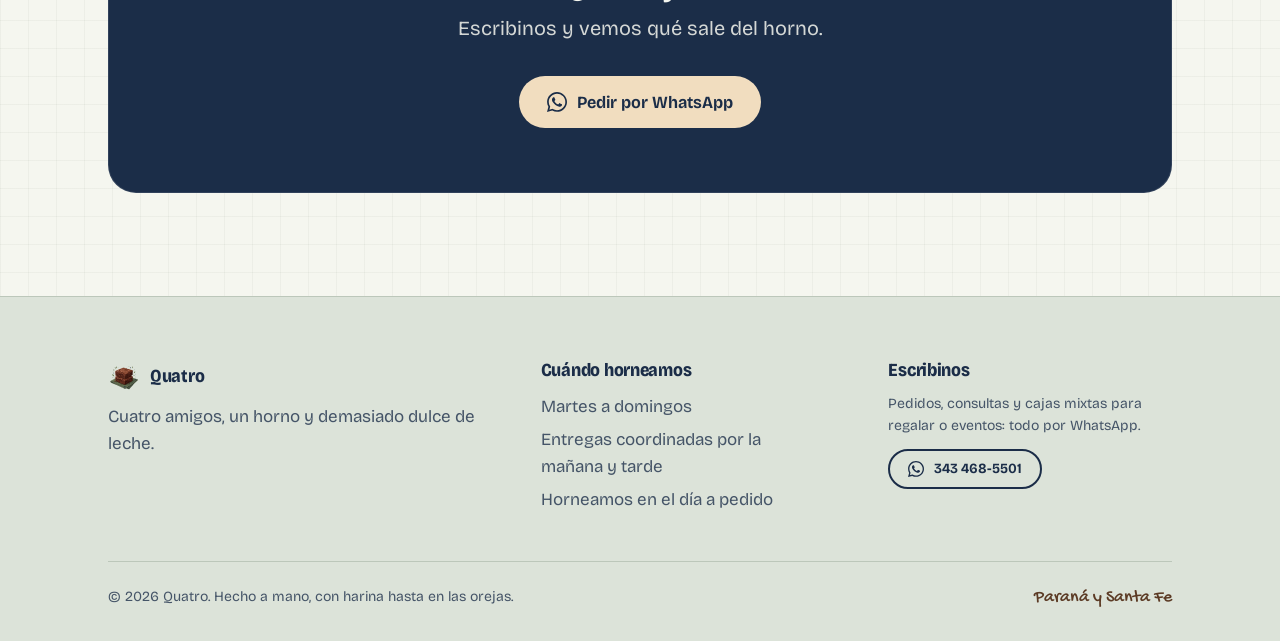
==== commit 912c3407: "Corregir desplazamiento de navegacion para respetar la altura del nav y evitar superposicion" ====
--- a/index.html
+++ b/index.html
@@ -162,7 +162,7 @@
   <main id="contenido">
 
     <!-- Sección A: Hero -->
-    <section class="seccion seccion-hero" aria-labelledby="titulo-hero">
+    <section class="seccion seccion-hero" id="inicio" aria-labelledby="titulo-hero">
       <div class="contenedor grilla-hero">
         <div class="hero-texto">
           <h1 id="titulo-hero">Horneamos cosas ricas. Vos poné el mate.</h1>
--- a/css/quatro.css
+++ b/css/quatro.css
@@ -72,6 +72,7 @@
 
 html {
   scroll-behavior: smooth;
+  scroll-padding-top: 110px;
   -webkit-text-size-adjust: 100%;
 }
 
@@ -79,6 +80,11 @@
   html {
     scroll-behavior: auto;
   }
+}
+
+/* Margen superior de desplazamiento para cualquier sección o elemento anclable */
+[id] {
+  scroll-margin-top: 110px;
 }
 
 body {
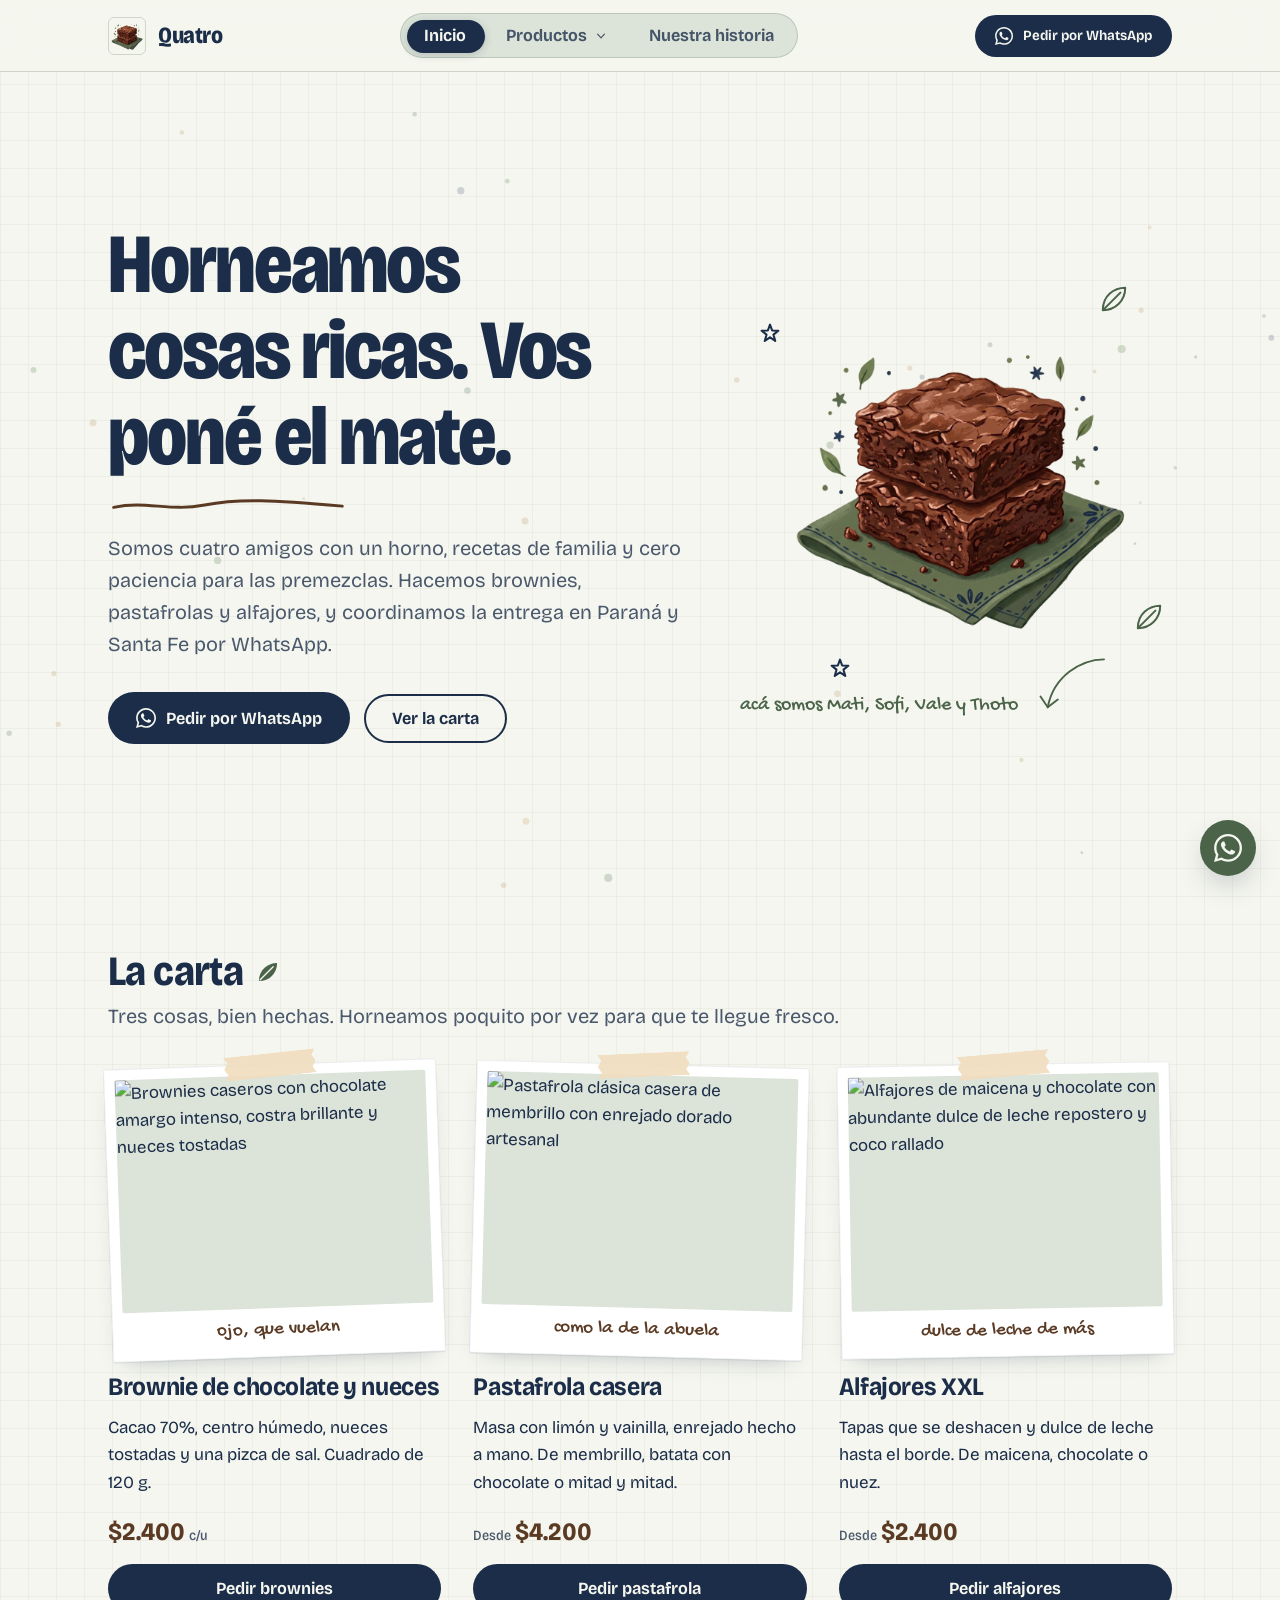
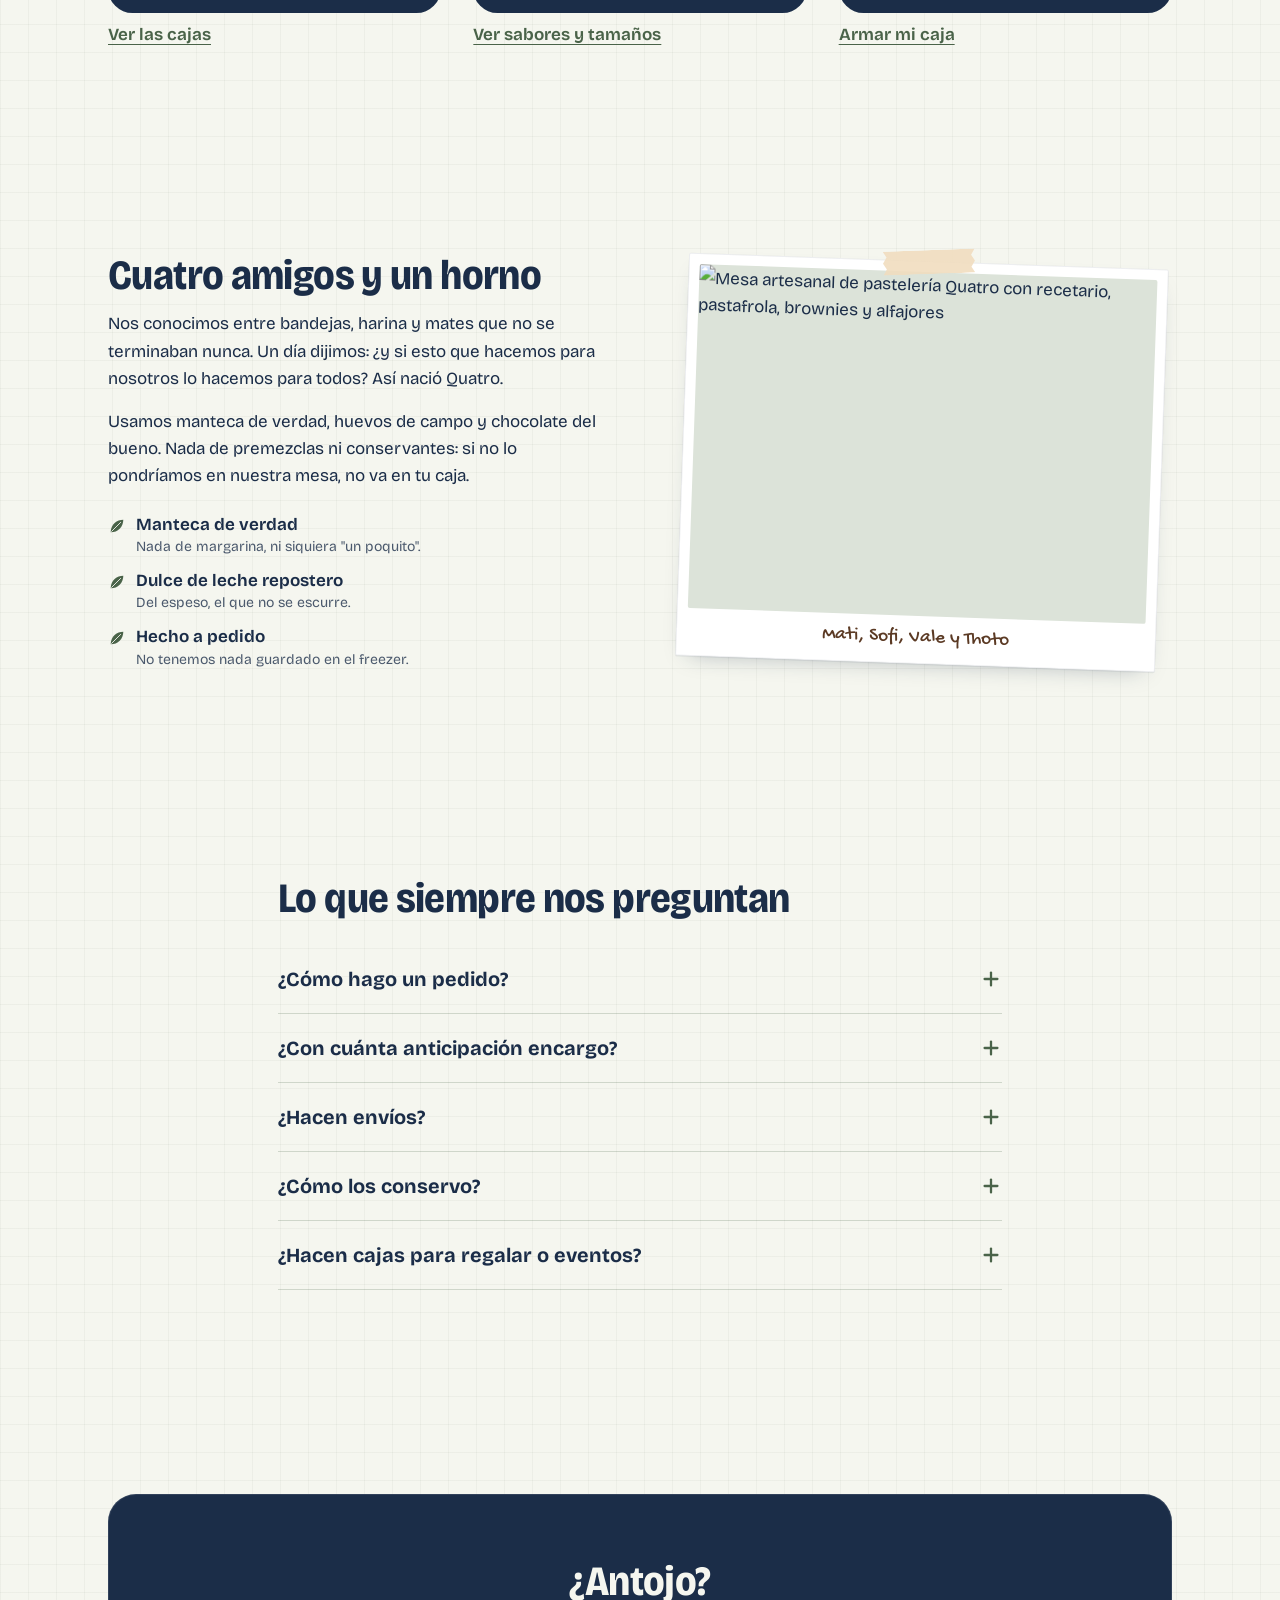
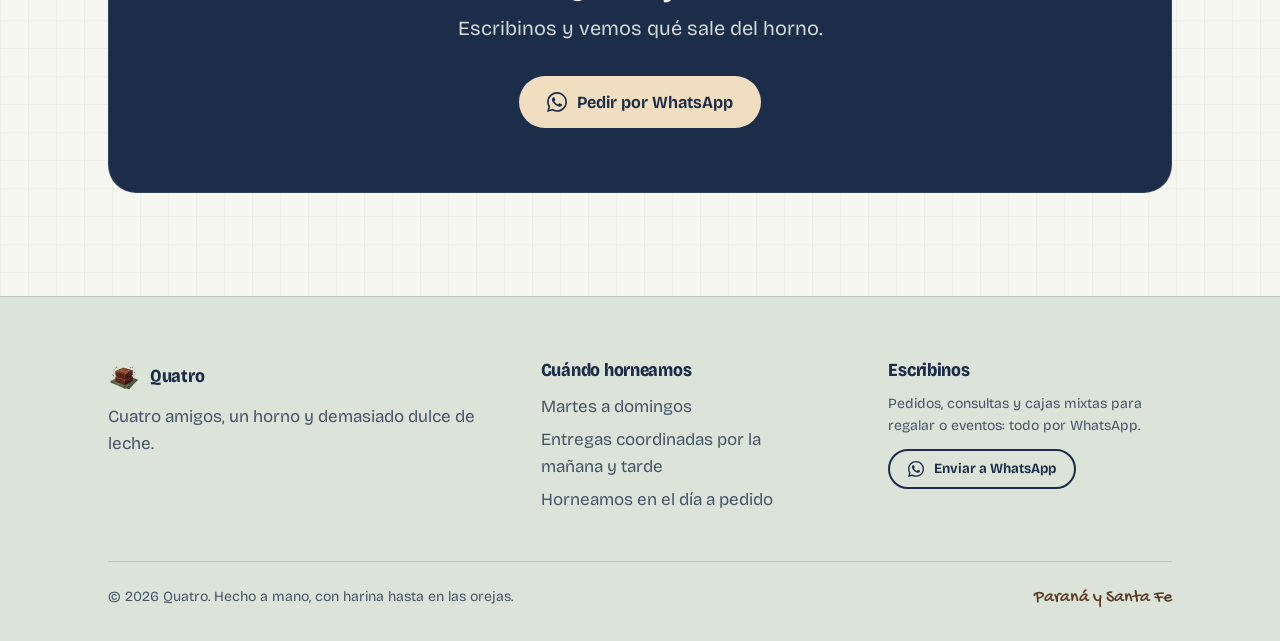
==== commit 6d2c92d2: "Reemplazar texto del numero de telefono por 'Enviar a WhatsApp' en el pie de pagina" ====
--- a/index.html
+++ b/index.html
@@ -480,7 +480,7 @@
             <svg viewBox="0 32 448 448" width="16" height="16" fill="currentColor" aria-hidden="true" focusable="false">
             <path d="M380.9 97.1C339 55.1 283.2 32 223.9 32c-122.4 0-222 99.6-222 222 0 39.1 10.2 77.3 29.6 111L0 480l117.7-30.9c32.4 17.7 68.9 27 106.1 27h.1c122.3 0 224.1-99.6 224.1-222 0-59.3-25.2-115-67.1-157zm-157 341.6c-33.2 0-65.7-8.9-94-25.7l-6.7-4-69.8 18.3L72 359.2l-4.4-7c-18.5-29.4-28.2-63.3-28.2-98.2 0-101.7 82.8-184.5 184.6-184.5 49.3 0 95.6 19.2 130.4 54.1 34.8 34.9 56.2 81.2 56.1 130.5 0 101.8-84.9 184.6-186.6 184.6zm101.2-138.2c-5.5-2.8-32.8-16.2-37.9-18-5.1-1.9-8.8-2.8-12.5 2.8-3.7 5.6-14.3 18-17.6 21.8-3.2 3.7-6.5 4.2-12 1.4-32.6-16.3-54-29.1-75.5-66-5.7-9.8 5.7-9.1 16.3-30.3 1.8-3.7.9-6.9-.5-9.7-1.4-2.8-12.5-30.1-17.1-41.2-4.5-10.8-9.1-9.3-12.5-9.5-3.2-.2-6.9-.2-10.6-.2-3.7 0-9.7 1.4-14.8 6.9-5.1 5.6-19.4 19-19.4 46.3 0 27.3 19.9 53.7 22.6 57.4 2.8 3.7 39.1 59.7 94.8 83.8 35.2 15.2 49 16.5 66.6 13.9 10.7-1.6 32.8-13.4 37.4-26.4 4.6-13 4.6-24.1 3.2-26.4-1.3-2.5-5-3.9-10.5-6.6z"/>
           </svg>
-            <span>343 468-5501</span>
+            <span>Enviar a WhatsApp</span>
           </a>
         </div>
       </div>
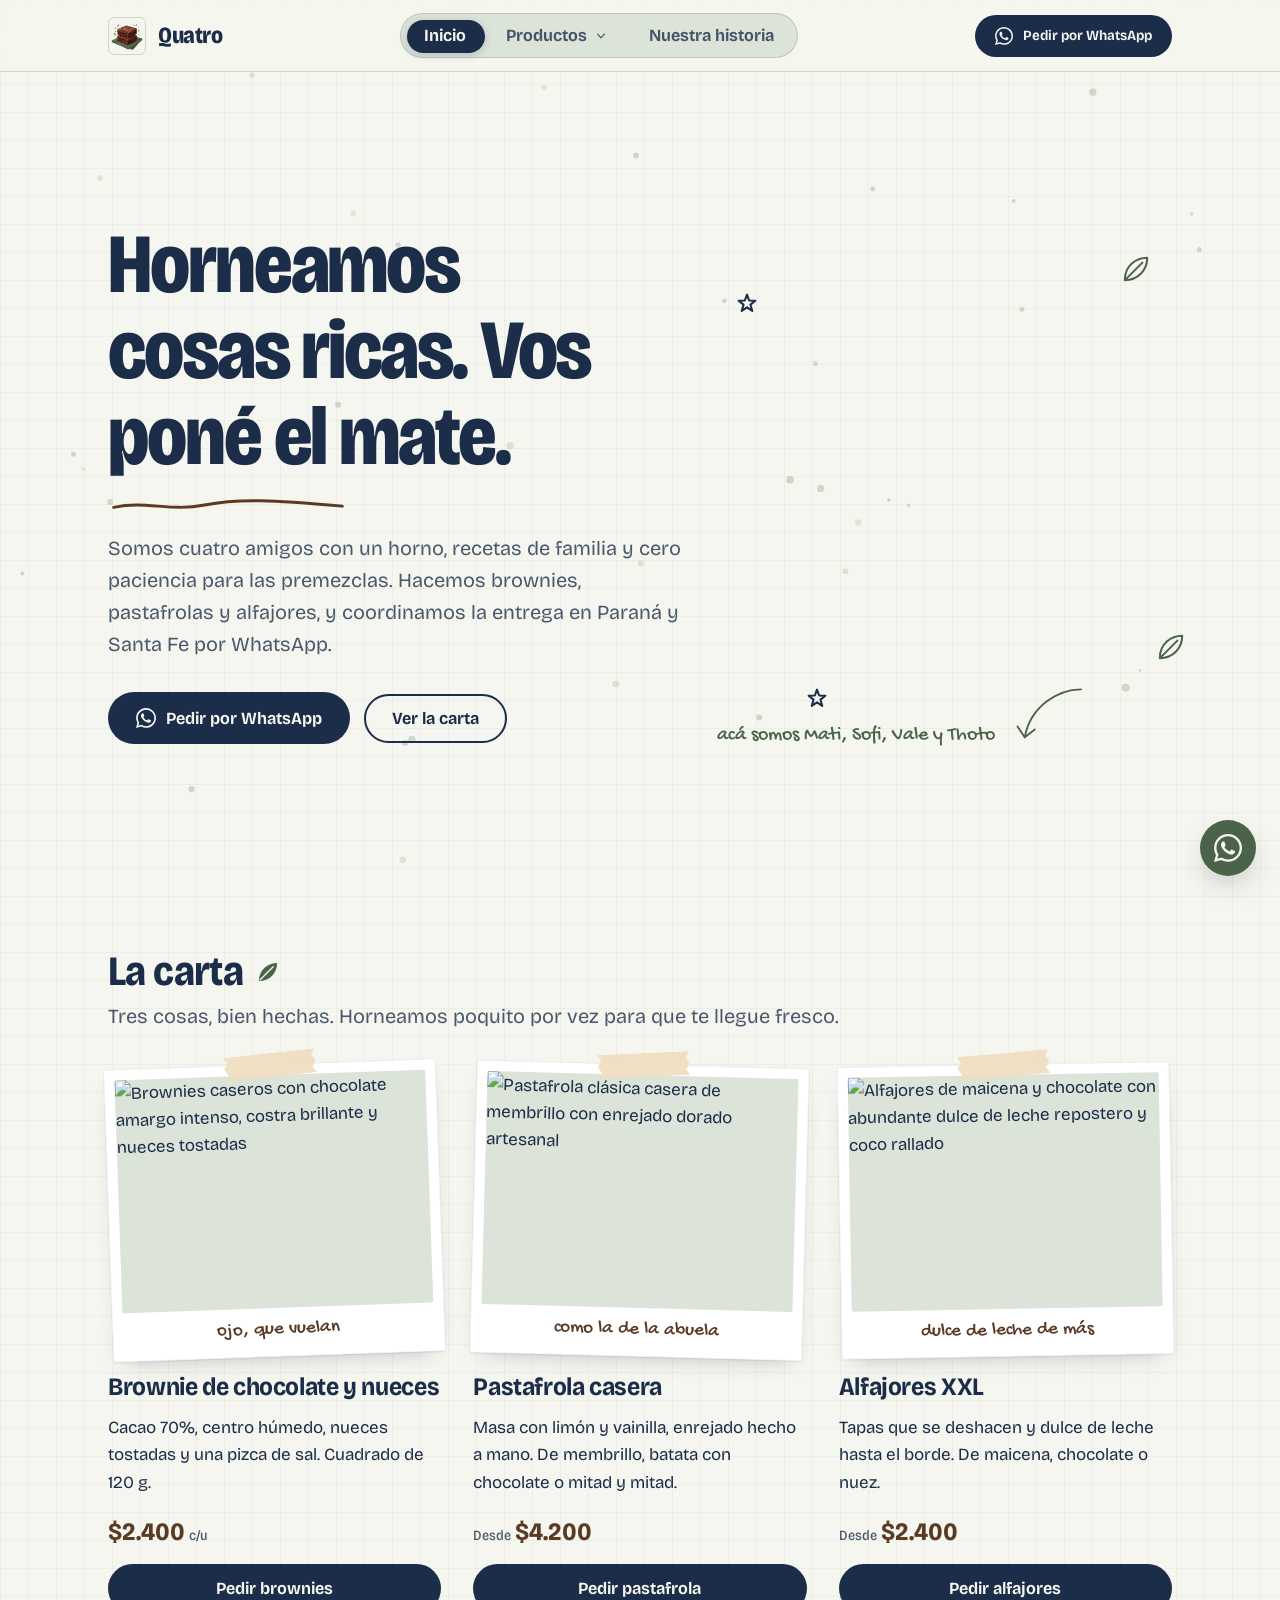
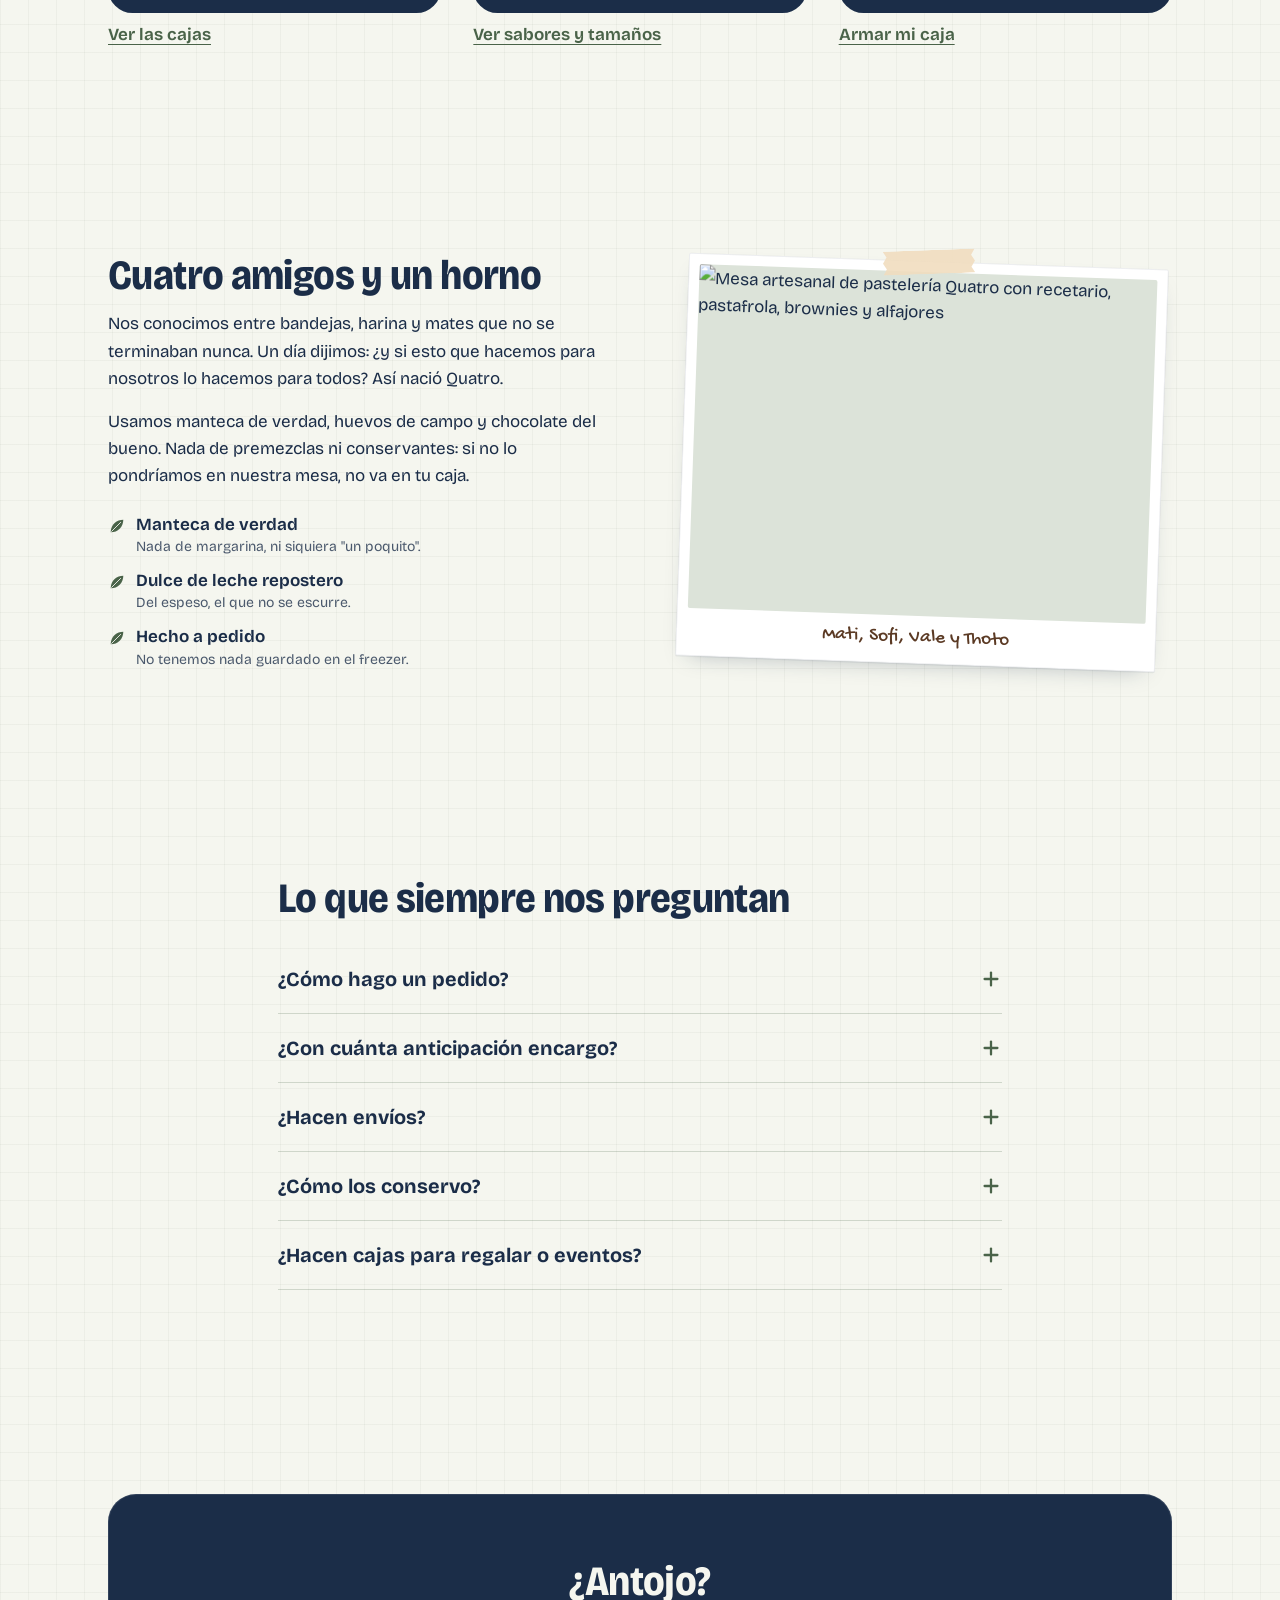
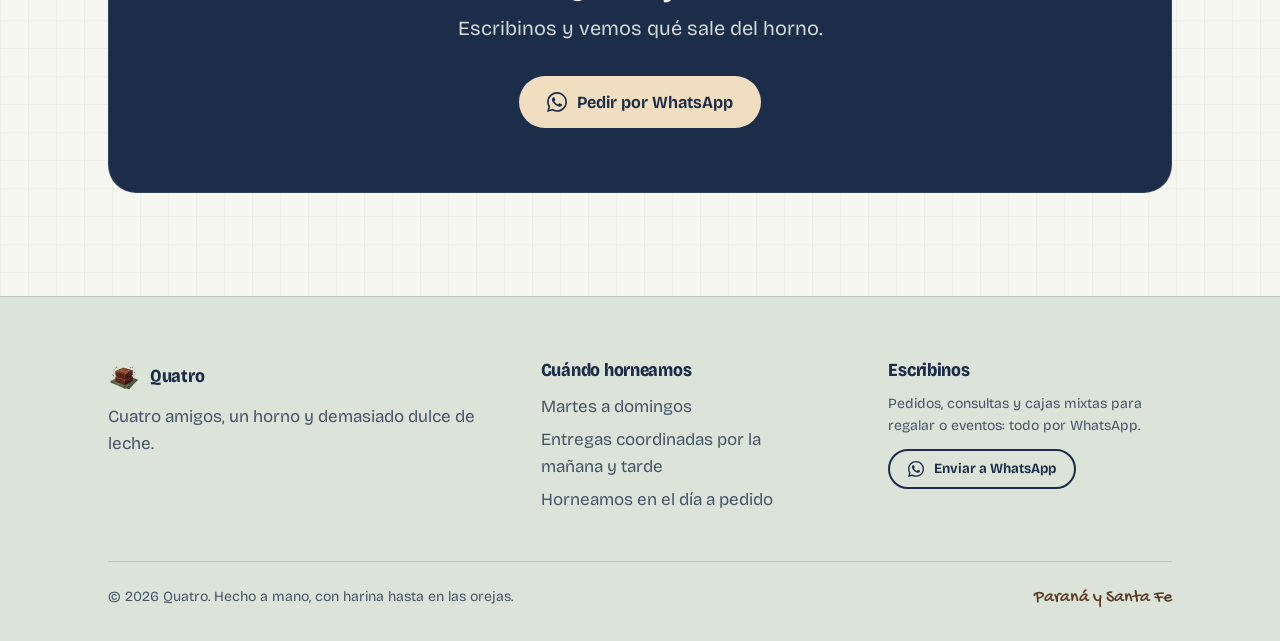
==== commit 1c4ff706: "agregue animacion de brownie" ====
--- a/index.html
+++ b/index.html
@@ -185,29 +185,29 @@
           </div>
         </div>
 
-        <!-- Visual Hero: Logo e ilustración con garabatos brotando -->
+        <!-- Visual Hero: Brownies Three.js 3D interactivo -->
         <div class="hero-visual">
-          <div style="position: relative; max-width: 380px; width: 100%;">
-            <img src="logo.png" alt="Ilustración de dos brownies sobre un repasador verde" width="380" height="380" fetchpriority="high" style="width: 100%; height: auto;" />
+          <div style="position: relative; max-width: 440px; width: 100%;">
+            <iframe src="brownies_threejs.html" title="Brownies 3D interactivos de Quatro" style="width: 100%; height: 440px; border: none; background: transparent; display: block;" allowtransparency="true" loading="eager"></iframe>
 
             <!-- Hojitas y estrellitas decorativas -->
-            <svg class="garabato garabato-hoja brotar" viewBox="0 0 40 40" fill="currentColor" aria-hidden="true" focusable="false" style="position: absolute; top: -10px; right: 20px; --demora: 700ms;">
+            <svg class="garabato garabato-hoja brotar" viewBox="0 0 40 40" fill="currentColor" aria-hidden="true" focusable="false" style="position: absolute; top: -10px; right: 20px; --demora: 700ms; pointer-events: none;">
               <path d="M6 34 C 6 16, 20 6, 34 6 C 34 22, 22 34, 6 34 Z"/>
               <path d="M8 32 L 28 12" stroke="var(--papel)" stroke-width="2" stroke-linecap="round"/>
             </svg>
-            <svg class="garabato garabato-estrella brotar" viewBox="0 0 24 24" fill="currentColor" aria-hidden="true" focusable="false" style="position: absolute; top: 30px; left: -10px; --demora: 850ms;">
+            <svg class="garabato garabato-estrella brotar" viewBox="0 0 24 24" fill="currentColor" aria-hidden="true" focusable="false" style="position: absolute; top: 30px; left: -10px; --demora: 850ms; pointer-events: none;">
               <path d="M12 2 L14.6 9 L22 9.3 L16.2 14 L18.3 21.5 L12 17.2 L5.7 21.5 L7.8 14 L2 9.3 L9.4 9 Z"/>
             </svg>
-            <svg class="garabato garabato-hoja brotar" viewBox="0 0 40 40" fill="currentColor" aria-hidden="true" focusable="false" style="position: absolute; bottom: 40px; right: -15px; transform: rotate(45deg); --demora: 950ms;">
+            <svg class="garabato garabato-hoja brotar" viewBox="0 0 40 40" fill="currentColor" aria-hidden="true" focusable="false" style="position: absolute; bottom: 40px; right: -15px; transform: rotate(45deg); --demora: 950ms; pointer-events: none;">
               <path d="M6 34 C 6 16, 20 6, 34 6 C 34 22, 22 34, 6 34 Z"/>
               <path d="M8 32 L 28 12" stroke="var(--papel)" stroke-width="2" stroke-linecap="round"/>
             </svg>
-            <svg class="garabato garabato-estrella brotar" viewBox="0 0 24 24" fill="currentColor" aria-hidden="true" focusable="false" style="position: absolute; bottom: -5px; left: 60px; --demora: 1050ms;">
+            <svg class="garabato garabato-estrella brotar" viewBox="0 0 24 24" fill="currentColor" aria-hidden="true" focusable="false" style="position: absolute; bottom: -5px; left: 60px; --demora: 1050ms; pointer-events: none;">
               <path d="M12 2 L14.6 9 L22 9.3 L16.2 14 L18.3 21.5 L12 17.2 L5.7 21.5 L7.8 14 L2 9.3 L9.4 9 Z"/>
             </svg>
 
             <!-- Flecha y nota manuscrita -->
-            <div style="position: absolute; bottom: -45px; left: -30px; display: flex; align-items: flex-end; gap: 8px;">
+            <div style="position: absolute; bottom: -45px; left: -30px; display: flex; align-items: flex-end; gap: 8px; pointer-events: none;">
               <span class="nota-mano brotar" style="--demora: 900ms; font-size: 1.25rem;">acá somos Mati, Sofi, Vale y Thoto</span>
               <svg class="garabato garabato-flecha dibujar" viewBox="0 0 120 80" aria-hidden="true" focusable="false" style="--demora: 450ms; transform: rotate(-10deg);">
                 <path pathLength="1" d="M110 10 C 80 5, 40 20, 25 60"/>
--- a/css/quatro.css
+++ b/css/quatro.css
@@ -941,8 +941,29 @@
   left: -14px;
   width: calc(100% + 28px);
   height: calc(100% + 24px);
+  max-width: none;
+  pointer-events: none;
+  overflow: visible;
   color: var(--chocolate);
   z-index: 1;
+}
+
+/* Envoltura para precios destacados con círculo manuscrito */
+.precio-circulo-wrap {
+  position: relative;
+  display: inline-flex;
+  align-items: center;
+  justify-content: center;
+  width: fit-content;
+  margin: 4px 0;
+}
+
+.precio-circulo-wrap .garabato-circulo {
+  top: 50%;
+  left: 50%;
+  transform: translate(-50%, -50%);
+  width: calc(100% + 50px);
+  height: calc(100% + 26px);
 }
 
 .garabato-tachado {
